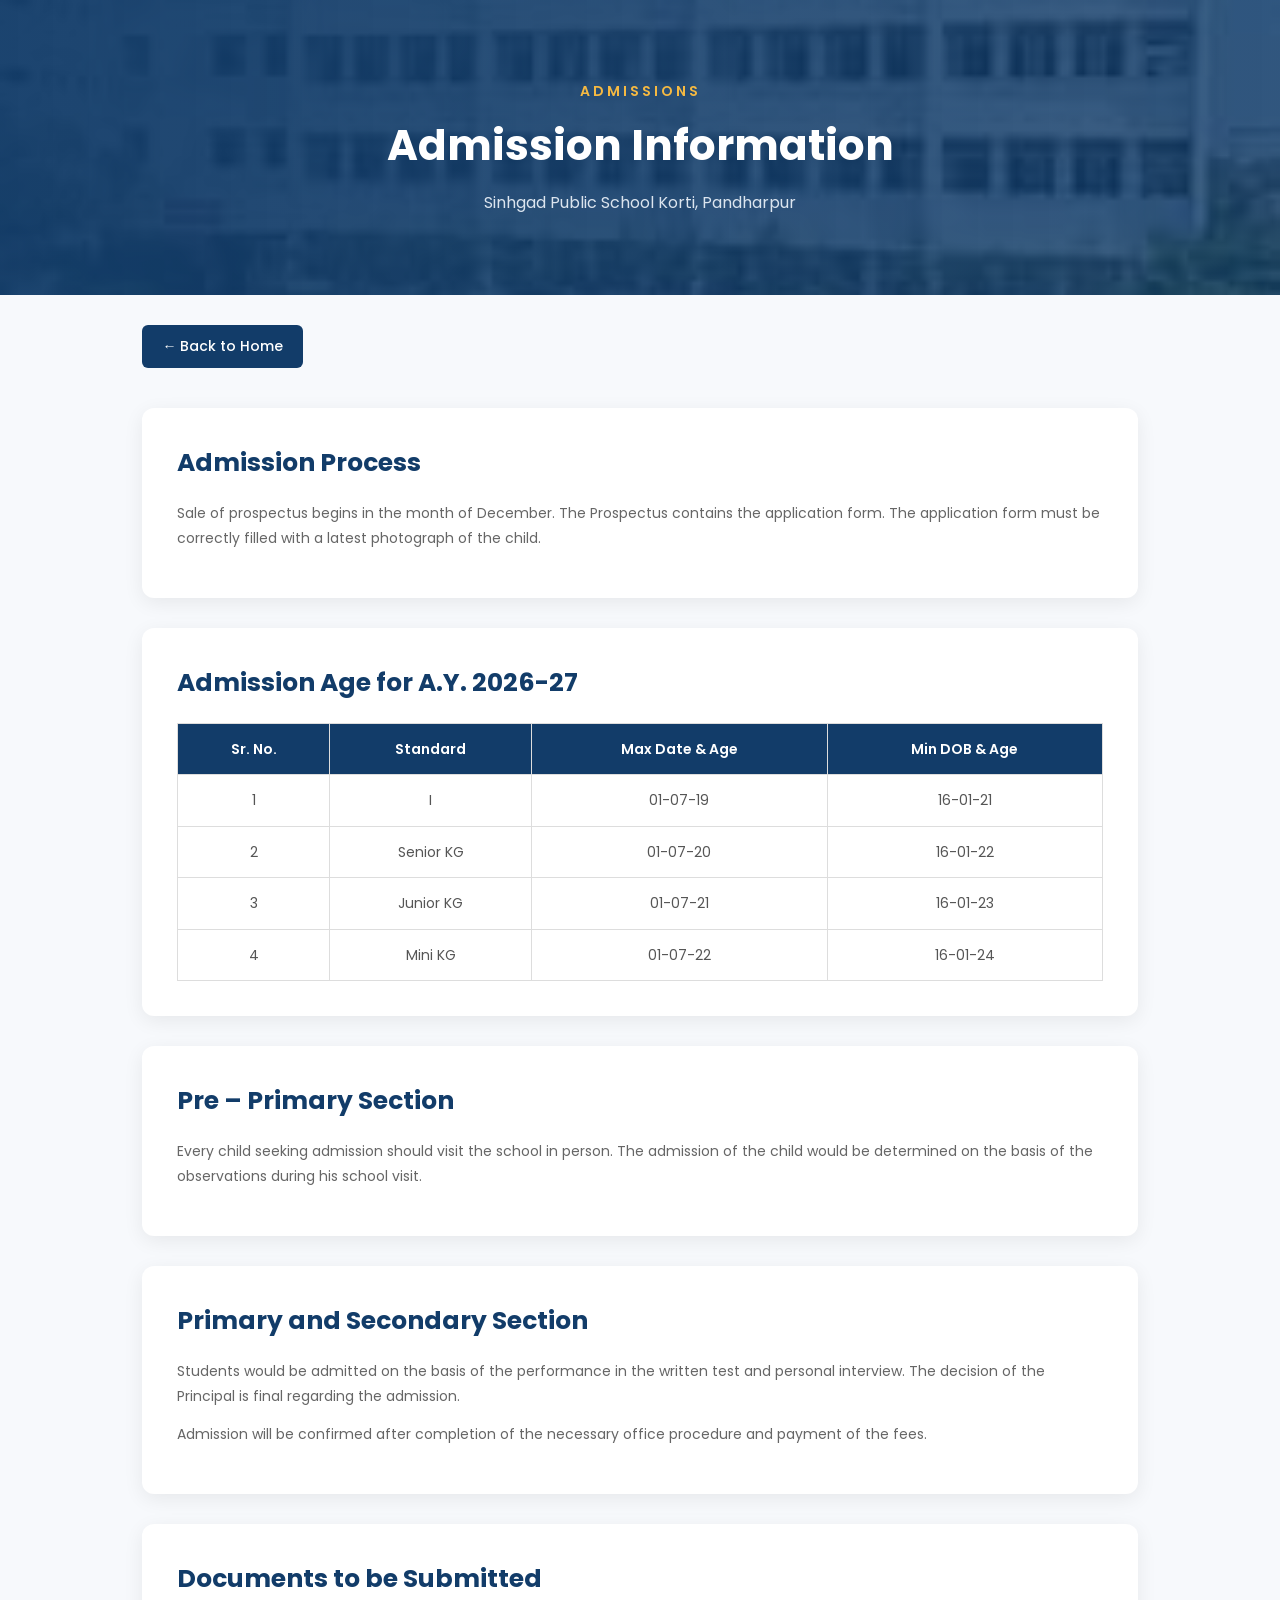
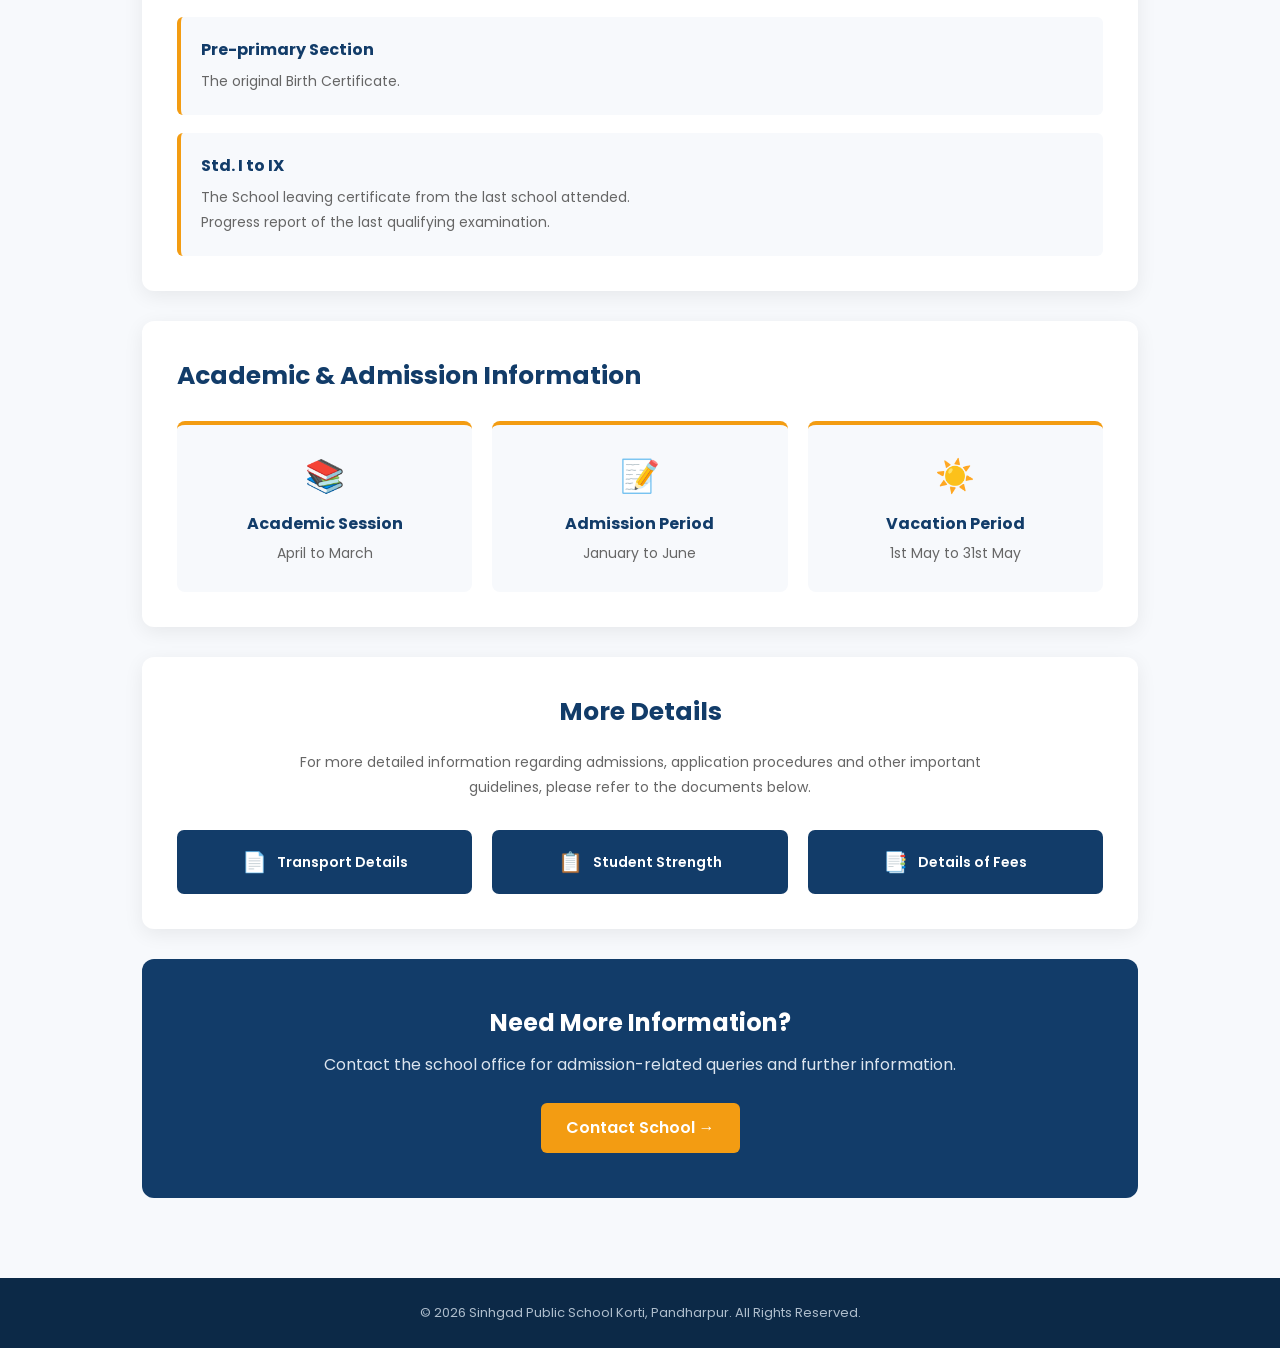
==== admission.html @ 20093aa1 "Add Principal Desk and Admission page" ====
<!DOCTYPE html>
<html lang="en">

<head>

    <meta charset="UTF-8">

    <meta name="viewport"
          content="width=device-width, initial-scale=1.0">

    <title>Admission | Sinhgad Public School Korti</title>

    <!-- Google Font -->
    <link rel="preconnect" href="https://fonts.googleapis.com">
    <link rel="preconnect" href="https://fonts.gstatic.com" crossorigin>

    <link href="https://fonts.googleapis.com/css2?family=Poppins:wght@400;500;600;700&display=swap"
          rel="stylesheet">

    <!-- Main CSS -->
    <link rel="stylesheet" href="style.css">


    <style>

        /* ==================================================
           ADMISSION PAGE
        ================================================== */

        .admission-page {
            background: #f7f9fc;
            min-height: 100vh;
        }


        /* ==================================================
           PAGE HEADER
        ================================================== */

        .admission-hero {
            background:
                linear-gradient(
                    90deg,
                    rgba(18, 60, 105, 0.96),
                    rgba(18, 60, 105, 0.82)
                ),
                url("images/school.jpg");

            background-size: cover;
            background-position: center;

            padding: 80px 8%;

            text-align: center;

            color: white;
        }

        .admission-hero p {
            color: #f5b942;

            font-size: 14px;

            font-weight: 600;

            letter-spacing: 3px;

            margin-bottom: 10px;
        }

        .admission-hero h1 {
            font-size: 42px;

            margin-bottom: 10px;
        }

        .admission-hero span {
            color: #dce5ef;

            font-size: 16px;
        }


        /* ==================================================
           BACK BUTTON
        ================================================== */

        .back-home-container {
            max-width: 1200px;

            margin: 30px auto 0;

            padding: 0 8%;
        }

        .back-home-btn {
            display: inline-block;

            background: #123c69;

            color: white;

            padding: 10px 20px;

            border-radius: 6px;

            font-size: 14px;

            font-weight: 500;

            transition: 0.3s;
        }

        .back-home-btn:hover {
            background: #f39c12;

            transform: translateY(-2px);
        }


        /* ==================================================
           MAIN CONTENT
        ================================================== */

        .admission-main {
            max-width: 1200px;

            margin: 40px auto 80px;

            padding: 0 8%;
        }


        /* ==================================================
           ADMISSION CARDS
        ================================================== */

        .admission-card {
            background: #ffffff;

            padding: 35px;

            margin-bottom: 30px;

            border-radius: 12px;

            box-shadow:
                0 5px 20px rgba(0, 0, 0, 0.07);
        }

        .admission-card h2 {
            color: #123c69;

            font-size: 25px;

            margin-bottom: 18px;
        }

        .admission-card h3 {
            color: #123c69;

            font-size: 20px;

            margin-bottom: 15px;
        }

        .admission-card p {
            color: #666;

            font-size: 14px;

            line-height: 1.8;

            margin-bottom: 12px;
        }


        /* ==================================================
           ADMISSION AGE TABLE
        ================================================== */

        .table-wrapper {
            width: 100%;

            overflow-x: auto;

            margin-top: 20px;
        }

        .admission-table {
            width: 100%;

            min-width: 600px;

            border-collapse: collapse;
        }

        .admission-table th,
        .admission-table td {
            border: 1px solid #ddd;

            padding: 14px;

            text-align: center;

            font-size: 14px;
        }

        .admission-table th {
            background: #123c69;

            color: white;

            font-weight: 600;
        }

        .admission-table td {
            color: #555;

            background: white;
        }

        .admission-table tr:hover td {
            background: #f7f9fc;
        }


        /* ==================================================
           DOCUMENTS
        ================================================== */

        .document-box {
            background: #f7f9fc;

            border-left: 4px solid #f39c12;

            padding: 20px;

            margin-top: 18px;

            border-radius: 6px;
        }

        .document-box h4 {
            color: #123c69;

            font-size: 16px;

            margin-bottom: 7px;
        }

        .document-box p {
            margin-bottom: 0;
        }


        /* ==================================================
           INFORMATION GRID
        ================================================== */

        .information-grid {
            display: grid;

            grid-template-columns:
                repeat(3, 1fr);

            gap: 20px;

            margin-top: 25px;
        }

        .information-box {
            background: #f7f9fc;

            padding: 25px;

            border-radius: 8px;

            border-top: 4px solid #f39c12;

            text-align: center;
        }

        .information-icon {
            font-size: 32px;

            margin-bottom: 10px;
        }

        .information-box h4 {
            color: #123c69;

            font-size: 16px;

            margin-bottom: 5px;
        }

        .information-box p {
            margin-bottom: 0;

            font-size: 14px;
        }


        /* ==================================================
           MORE DETAILS
        ================================================== */

        .more-details {
            text-align: center;
        }

        .more-details > p {
            max-width: 750px;

            margin: 0 auto 30px;
        }


        /* ==================================================
           THREE PDF BUTTONS
        ================================================== */

        .pdf-container {
            display: grid;

            grid-template-columns:
                repeat(3, 1fr);

            gap: 20px;

            margin-top: 30px;
        }

        .pdf-button {
            display: flex;

            align-items: center;

            justify-content: center;

            gap: 10px;

            background: #123c69;

            color: white;

            padding: 16px 20px;

            border-radius: 7px;

            font-size: 14px;

            font-weight: 600;

            transition: 0.3s;
        }

        .pdf-button:hover {
            background: #f39c12;

            color: white;

            transform: translateY(-4px);

            box-shadow:
                0 8px 18px rgba(0, 0, 0, 0.12);
        }

        .pdf-icon {
            font-size: 20px;
        }


        /* ==================================================
           CONTACT / ENQUIRY
        ================================================== */

        .admission-enquiry {
            background: #123c69;

            color: white;

            padding: 45px;

            border-radius: 12px;

            text-align: center;

            margin-top: 30px;
        }

        .admission-enquiry h2 {
            color: white;

            margin-bottom: 10px;
        }

        .admission-enquiry p {
            color: #dce5ef;

            margin-bottom: 25px;
        }

        .enquiry-btn {
            display: inline-block;

            background: #f39c12;

            color: white;

            padding: 12px 25px;

            border-radius: 6px;

            font-weight: 600;

            transition: 0.3s;
        }

        .enquiry-btn:hover {
            background: #d98200;

            transform: translateY(-2px);
        }


        /* ==================================================
           FOOTER
        ================================================== */

        .admission-footer {
            background: #0c2947;

            color: white;

            text-align: center;

            padding: 25px;

            font-size: 13px;
        }

        .admission-footer p {
            color: #aebdcc;
        }


        /* ==================================================
           RESPONSIVE
        ================================================== */

        @media (max-width: 900px) {

            .information-grid {
                grid-template-columns: 1fr;
            }

            .pdf-container {
                grid-template-columns: 1fr;
            }

            .admission-hero h1 {
                font-size: 34px;
            }

        }


        @media (max-width: 600px) {

            .admission-hero {
                padding: 60px 5%;
            }

            .admission-hero h1 {
                font-size: 30px;
            }

            .admission-main {
                padding: 0 5%;
            }

            .admission-card {
                padding: 25px 20px;
            }

            .admission-card h2 {
                font-size: 22px;
            }

            .admission-table {
                min-width: 550px;
            }

            .back-home-container {
                padding: 0 5%;
            }

            .admission-enquiry {
                padding: 30px 20px;
            }

        }

    </style>

</head>


<body>


<!-- ==================================================
     ADMISSION PAGE
================================================== -->

<div class="admission-page">


    <!-- ==================================================
         HERO
    ================================================== -->

    <section class="admission-hero">

        <p>ADMISSIONS</p>

        <h1>Admission Information</h1>

        <span>
            Sinhgad Public School Korti, Pandharpur
        </span>

    </section>



    <!-- ==================================================
         BACK TO HOME
    ================================================== -->

    <div class="back-home-container">

        <a href="index.html"
           class="back-home-btn">

            ← Back to Home

        </a>

    </div>



    <!-- ==================================================
         MAIN ADMISSION CONTENT
    ================================================== -->

    <main class="admission-main">


        <!-- ==================================================
             ADMISSION PROCESS
        ================================================== -->

        <section class="admission-card">

            <h2>
                Admission Process
            </h2>

            <p>
                Sale of prospectus begins in the month of December.
                The Prospectus contains the application form.
                The application form must be correctly filled with
                a latest photograph of the child.
            </p>

        </section>



        <!-- ==================================================
             ADMISSION AGE
        ================================================== -->

        <section class="admission-card">

            <h2>
                Admission Age for A.Y. 2026-27
            </h2>

            <div class="table-wrapper">

                <table class="admission-table">

                    <thead>

                        <tr>

                            <th>
                                Sr. No.
                            </th>

                            <th>
                                Standard
                            </th>

                            <th>
                                Max Date & Age
                            </th>

                            <th>
                                Min DOB & Age
                            </th>

                        </tr>

                    </thead>


                    <tbody>

                        <tr>

                            <td>1</td>

                            <td>I</td>

                            <td>01-07-19</td>

                            <td>16-01-21</td>

                        </tr>


                        <tr>

                            <td>2</td>

                            <td>Senior KG</td>

                            <td>01-07-20</td>

                            <td>16-01-22</td>

                        </tr>


                        <tr>

                            <td>3</td>

                            <td>Junior KG</td>

                            <td>01-07-21</td>

                            <td>16-01-23</td>

                        </tr>


                        <tr>

                            <td>4</td>

                            <td>Mini KG</td>

                            <td>01-07-22</td>

                            <td>16-01-24</td>

                        </tr>

                    </tbody>

                </table>

            </div>

        </section>



        <!-- ==================================================
             PRE PRIMARY
        ================================================== -->

        <section class="admission-card">

            <h2>
                Pre – Primary Section
            </h2>

            <p>
                Every child seeking admission should visit the school
                in person. The admission of the child would be determined
                on the basis of the observations during his school visit.
            </p>

        </section>



        <!-- ==================================================
             PRIMARY & SECONDARY
        ================================================== -->

        <section class="admission-card">

            <h2>
                Primary and Secondary Section
            </h2>

            <p>
                Students would be admitted on the basis of the performance
                in the written test and personal interview. The decision
                of the Principal is final regarding the admission.
            </p>

            <p>
                Admission will be confirmed after completion of the
                necessary office procedure and payment of the fees.
            </p>

        </section>



        <!-- ==================================================
             DOCUMENTS
        ================================================== -->

        <section class="admission-card">

            <h2>
                Documents to be Submitted
            </h2>


            <div class="document-box">

                <h4>
                    Pre-primary Section
                </h4>

                <p>
                    The original Birth Certificate.
                </p>

            </div>


            <div class="document-box">

                <h4>
                    Std. I to IX
                </h4>

                <p>
                    The School leaving certificate from the last
                    school attended.
                </p>

                <p>
                    Progress report of the last qualifying examination.
                </p>

            </div>

        </section>



        <!-- ==================================================
             ACADEMIC / ADMISSION PERIOD
        ================================================== -->

        <section class="admission-card">

            <h2>
                Academic & Admission Information
            </h2>


            <div class="information-grid">


                <div class="information-box">

                    <div class="information-icon">
                        📚
                    </div>

                    <h4>
                        Academic Session
                    </h4>

                    <p>
                        April to March
                    </p>

                </div>


                <div class="information-box">

                    <div class="information-icon">
                        📝
                    </div>

                    <h4>
                        Admission Period
                    </h4>

                    <p>
                        January to June
                    </p>

                </div>


                <div class="information-box">

                    <div class="information-icon">
                        ☀️
                    </div>

                    <h4>
                        Vacation Period
                    </h4>

                    <p>
                        1st May to 31st May
                    </p>

                </div>


            </div>

        </section>



        <!-- ==================================================
             MORE DETAILS
        ================================================== -->

        <section class="admission-card more-details">

            <h2>
                More Details
            </h2>

            <p>
                For more detailed information regarding admissions,
                application procedures and other important guidelines,
                please refer to the documents below.
            </p>


            <div class="pdf-container">


                <!-- PDF 1 -->

                <a href="pdf/Transport Details.pdf"
                   target="_blank"
                   class="pdf-button">

                    <span class="pdf-icon">
                        📄
                    </span>

                    <span>
                        Transport Details 
                    </span>

                </a>



                <!-- PDF 2 -->

                <a href="pdf/STUDENT STRENGTH DETAILS.pdf"
                   target="_blank"
                   class="pdf-button">

                    <span class="pdf-icon">
                        📋
                    </span>

                    <span>
                        Student Strength
                    </span>

                </a>



                <!-- PDF 3 -->

                <a href="pdf/Fees.pdf"
                   target="_blank"
                   class="pdf-button">

                    <span class="pdf-icon">
                        📑
                    </span>

                    <span>
                        Details of Fees 
                    </span>

                </a>


            </div>

        </section>



        <!-- ==================================================
             ENQUIRY
        ================================================== -->

        <section class="admission-enquiry">

            <h2>
                Need More Information?
            </h2>

            <p>
                Contact the school office for admission-related
                queries and further information.
            </p>

            <a href="index.html#contact"
               class="enquiry-btn">

                Contact School →

            </a>

        </section>


    </main>



    <!-- ==================================================
         FOOTER
    ================================================== -->

    <footer class="admission-footer">

        <p>
            © 2026 Sinhgad Public School Korti, Pandharpur.
            All Rights Reserved.
        </p>

    </footer>


</div>


</body>

</html>
---- style.css ----
/* ==================================================
   GENERAL
================================================== */

* {
    margin: 0;
    padding: 0;
    box-sizing: border-box;
}

html {
    scroll-behavior: smooth;
    scroll-padding-top: 90px;
}

body {
    font-family: 'Poppins', sans-serif;
    background: #f7f9fc;
    color: #222;
    line-height: 1.6;
}

a {
    text-decoration: none;
}

.school-info,
.school-info li {
    font-family: inherit;
    font-size: inherit;
    font-weight: inherit;
    line-height: inherit;
}


/* ==================================================
   HEADER / MAIN NAVIGATION
================================================== */

.header {
    width: 100%;
    min-height: 85px;
    background: #ffffff;

    display: flex;
    align-items: center;
    justify-content: space-between;

    padding: 0 6%;

    position: sticky;
    top: 0;
    z-index: 1000;

    box-shadow: 0 2px 12px rgba(0, 0, 0, 0.08);
}


/* Logo */

.logo-area {
    display: flex;
    align-items: center;
    gap: 12px;
}

.logo-circle {
    width: 52px;
    height: 52px;

    border-radius: 50%;

    background: #123c69;
    color: white;

    display: flex;
    align-items: center;
    justify-content: center;

    font-weight: 700;
    font-size: 15px;
}

.school-name h2 {
    font-size: 18px;
    color: #123c69;
    line-height: 1.2;
}

.school-name p {
    font-size: 13px;
    color: #777;
}


/* ==================================================
   NAVIGATION
================================================== */

.navbar {
    display: flex;
    align-items: center;
    gap: 28px;
}

/* Main navigation tabs */

.navbar > a,
.dropdown > .dropbtn {
    color: #333;
    font-size: 14px;
    font-weight: 500;

    display: inline-block;

    transition: all 0.25s ease;
}


/* Main tabs hover */

.navbar > a:hover,
.dropdown > .dropbtn:hover {
    color: #123c69;
    transform: scale(1.15);
    font-weight: 600;
    text-shadow: 0 2px 8px rgba(18, 60, 105, 0.25);
}


/* Active tab */

.navbar a.active {
    color: #123c69;
}


/* ==================================================
   DROPDOWNS
================================================== */

.dropdown {
    position: relative;
}

.dropdown .dropbtn {
    cursor: pointer;
    display: inline-block;
    transition: all 0.25s ease;
}


/* Dropdown menu */

.dropdown-content {
    display: none;

    position: absolute;

    top: 100%;
    left: 0;

    min-width: 200px;

    background: white;

    box-shadow: 0 8px 20px rgba(0, 0, 0, 0.15);

    border-radius: 6px;

    padding: 8px 0;

    z-index: 2000;
}


/* Dropdown links */

.dropdown-content a {
    display: block;

    padding: 11px 18px;

    color: #333 !important;

    font-size: 14px;

    white-space: nowrap;

    transition: 0.3s;
}


/* Dropdown items hover */

.dropdown-content a:hover {
    background: #f7f9fc;

    color: #123c69 !important;

    transform: scale(1.05);

    font-weight: 600;

    text-shadow: 0 2px 6px rgba(18, 60, 105, 0.20);
}


/* Show dropdown */

.dropdown:hover .dropdown-content {
    display: block;
}


/* Events / Others tab hover */

.dropdown:hover > .dropbtn {
    color: #123c69;

    transform: scale(1.15);

    font-weight: 600;

    text-shadow: 0 2px 8px rgba(18, 60, 105, 0.25);
}


/* ==================================================
   ADMISSION BUTTON
================================================== */

.admission-btn {
    background: #f39c12 !important;

    color: white !important;

    padding: 11px 20px;

    border-radius: 25px;

    font-weight: 600 !important;

    transition: 0.3s ease;
}

.admission-btn:hover {
    background: #d98200 !important;

    transform: scale(1.08);

    text-shadow: none;
}


/* ==================================================
   HERO / HOME
================================================== */

.hero {
    min-height: 620px;

    display: flex;
    align-items: center;

    padding: 80px 8%;

    background:
        linear-gradient(
            90deg,
            rgba(18, 60, 105, 0.97),
            rgba(18, 60, 105, 0.82),
            rgba(18, 60, 105, 0.45)
        ),
        url("images/school.jpg");

    background-size: cover;

    background-position: center;
}

.hero-content {
    max-width: 700px;

    color: white;
}

.welcome-text {
    font-size: 16px;

    font-weight: 600;

    letter-spacing: 3px;

    color: #f5b942;

    margin-bottom: 15px;
}

.hero h1 {
    font-size: 52px;

    line-height: 1.15;

    margin-bottom: 5px;
}

.hero h2 {
    font-size: 32px;

    margin-bottom: 20px;

    color: #f5b942;
}

.hero-description {
    max-width: 600px;

    font-size: 17px;

    margin-bottom: 30px;

    color: #f0f0f0;
}


/* Hero Buttons */

.hero-buttons {
    display: flex;

    gap: 15px;
}

.primary-btn,
.secondary-btn {
    padding: 13px 25px;

    border-radius: 5px;

    font-weight: 600;

    transition: 0.3s;
}

.primary-btn {
    background: #f39c12;

    color: white;
}

.primary-btn:hover {
    background: #d98200;
}

.secondary-btn {
    border: 2px solid white;

    color: white;
}

.secondary-btn:hover {
    background: white;

    color: #123c69;
}


/* ==================================================
   SECTION TITLE
================================================== */

.section-title {
    text-align: center;

    max-width: 700px;

    margin: 0 auto 50px;
}

.section-title p {
    color: #f39c12;

    font-size: 14px;

    font-weight: 600;

    letter-spacing: 2px;
}

.section-title h2 {
    font-size: 32px;

    color: #123c69;

    margin-top: 8px;
}


/* ==================================================
   ABOUT
================================================== */

.about-section {
    padding: 90px 8%;

    background: white;
}

.about-content {
    display: grid;

    grid-template-columns: 2fr 1fr 1fr;

    gap: 25px;

    max-width: 1200px;

    margin: auto;
}

.about-text {
    padding: 20px;
}

.about-text h3 {
    font-size: 25px;

    color: #123c69;

    margin-bottom: 15px;
}

.about-text p {
    color: #666;

    margin-bottom: 15px;
}

.about-card {
    padding: 35px 25px;

    background: #f7f9fc;

    border-radius: 10px;

    text-align: center;

    transition: 0.3s;
}

.about-card:hover {
    transform: translateY(-8px);

    box-shadow: 0 10px 25px rgba(0, 0, 0, 0.08);
}

.card-icon {
    font-size: 40px;

    margin-bottom: 15px;
}

.about-card h3 {
    color: #123c69;

    margin-bottom: 10px;
}

.about-card p {
    color: #666;

    font-size: 14px;
}

.about-card ul {
    margin-top: 12px;
    padding-left: 20px;
    text-align: left;
    color: #666;
    font-size: 14px;
}


/* ==================================================
   ACADEMICS
================================================== */

.content-section {
    padding: 90px 8%;

    background: white;
}

.content-container {
    max-width: 1200px;

    margin: auto;

    display: grid;

    grid-template-columns: repeat(4, 1fr);

    gap: 25px;
}

.content-box {
    background: #f7f9fc;

    padding: 40px 30px;

    text-align: center;

    border-radius: 10px;

    transition: 0.3s;
}

.content-box:hover {
    transform: translateY(-8px);

    box-shadow: 0 10px 25px rgba(0, 0, 0, 0.08);
}

.content-box h3 {
    color: #123c69;

    margin: 15px 0;
}

.content-box p {
    color: #666;

    font-size: 14px;
}


/* ==================================================
   COMMITTEES PDF TABS
================================================== */

.committee-tabs {
    display: grid;

    grid-template-columns: 1fr 1fr;

    column-gap: 8px;

    row-gap: 15px;

    margin-top: 15px;
}

.committee-tabs a {
    display: inline-block;

    padding: 8px 15px;

    background: #123c69;

    color: white;

    border-radius: 5px;

    font-family: 'Poppins', sans-serif;

    font-size: 13px;

    font-weight: 500;

    text-decoration: none;

    transition: 0.3s;
}

.committee-tabs a:hover {
    background: #f39c12;

    color: white;
}


/* ==================================================
   SUBJECT / EXAM PDF BUTTONS
================================================== */

.subject-pdf-btn,
.exam-schedule-btn {
    display: inline-block;

    margin-top: 15px;

    padding: 8px 15px;

    background: #123c69;

    color: white;

    border-radius: 5px;

    font-family: 'Poppins', sans-serif;

    font-size: 13px;

    font-weight: 500;

    text-decoration: none;

    transition: 0.3s;
}

.subject-pdf-btn:hover,
.exam-schedule-btn:hover {
    background: #f39c12;

    color: white;
}


/* ==================================================
   FACILITIES
================================================== */

.features {
    padding: 90px 8%;

    background: #f7f9fc;
}

.feature-container {
    max-width: 1200px;

    margin: auto;

    display: grid;

    grid-template-columns: repeat(4, 1fr);

    gap: 20px;
}

.feature-box {
    background: white;

    padding: 35px 25px;

    text-align: center;

    border-radius: 10px;

    transition: 0.3s;
}

.feature-box:hover {
    transform: translateY(-8px);

    box-shadow: 0 10px 25px rgba(0, 0, 0, 0.08);
}

.feature-icon {
    font-size: 38px;

    margin-bottom: 15px;
}

.feature-box h3 {
    color: #123c69;

    margin-bottom: 10px;
}

.feature-box p {
    color: #666;

    font-size: 14px;
}


/* ==================================================
   GALLERY
================================================== */

.gallery-section {
    padding: 90px 8%;

    background: white;
}

.gallery-container {
    max-width: 1200px;

    margin: auto;

    display: grid;

    grid-template-columns: repeat(4, 1fr);

    gap: 20px;
}

.gallery-card {
    background: #f7f9fc;

    border-radius: 10px;

    overflow: hidden;

    transition: 0.3s;
}

.gallery-card:hover {
    transform: translateY(-8px);

    box-shadow: 0 10px 25px rgba(0, 0, 0, 0.12);
}

.gallery-card img {
    width: 100%;

    height: 220px;

    object-fit: cover;

    display: block;
}

.gallery-card h3 {
    color: #123c69;

    font-size: 16px;

    padding: 15px;

    text-align: center;
}


/* ==================================================
   EXTRA CURRICULAR & ACTIVITIES
================================================== */

.event-section {
    padding: 90px 8%;

    background: #f7f9fc;
}

.activities-section {
    background: white;
}

.event-container {
    max-width: 1200px;

    margin: auto;

    display: grid;

    grid-template-columns: repeat(4, 1fr);

    gap: 20px;
}

.event-card {
    background: white;

    padding: 35px 25px;

    text-align: center;

    border-radius: 10px;

    transition: 0.3s;

    box-shadow: 0 3px 12px rgba(0, 0, 0, 0.05);
}

.activities-section .event-card {
    background: #f7f9fc;
}

.event-card:hover {
    transform: translateY(-8px);

    box-shadow: 0 10px 25px rgba(0, 0, 0, 0.12);
}

.event-icon {
    font-size: 42px;

    margin-bottom: 15px;
}

.event-card h3 {
    color: #123c69;

    margin-bottom: 12px;
}

.event-card p {
    color: #666;

    font-size: 14px;

    line-height: 1.7;
}


/* ==================================================
   MANDATORY DISCLOSURE
================================================== */

.mandatory-disclosure-section {
    padding: 80px 6%;

    background: #f8f9fc;
}

.mandatory-disclosure-container {
    display: flex;

    justify-content: center;

    align-items: center;

    margin-top: 40px;
}

.mandatory-disclosure-card {
    width: 100%;

    max-width: 650px;

    background: #ffffff;

    padding: 40px;

    text-align: center;

    border-radius: 15px;

    box-shadow: 0 8px 25px rgba(0, 0, 0, 0.08);
}

.mandatory-disclosure-card h3 {
    margin: 15px 0;

    font-size: 24px;

    color: #123c69;
}

.mandatory-disclosure-card p {
    margin-bottom: 25px;

    line-height: 1.7;

    color: #666;
}

.mandatory-disclosure-content {
    max-width: 1200px;

    margin: 40px auto;
}

.disclosure-block {
    background: #ffffff;

    padding: 30px;

    margin-bottom: 35px;

    border-radius: 15px;

    box-shadow: 0 8px 25px rgba(0, 0, 0, 0.08);
}

.disclosure-block h3 {
    margin-bottom: 20px;

    font-size: 24px;

    color: #123c69;
}

.disclosure-table-wrapper {
    width: 100%;

    overflow-x: auto;
}

.disclosure-table {
    width: 100%;

    border-collapse: collapse;
}

.disclosure-table th,
.disclosure-table td {
    border: 1px solid #ddd;

    padding: 15px;

    text-align: left;

    vertical-align: top;

    line-height: 1.5;
}

.disclosure-table th {
    font-weight: 600;

    background: #123c69;

    color: white;
}

.disclosure-table th:first-child,
.disclosure-table td:first-child {
    width: 80px;

    text-align: center;
}

.disclosure-table th:nth-child(2),
.disclosure-table td:nth-child(2) {
    width: 45%;
}

.disclosure-table th:last-child,
.disclosure-table td:last-child {
    width: 35%;
}

.disclosure-table a {
    text-decoration: none;

    font-weight: 600;

    color: #123c69;
}

.disclosure-table a:hover {
    text-decoration: underline;

    color: #f39c12;
}

.view-pdf-btn {
    display: inline-block;

    padding: 8px 22px;

    border-radius: 6px;

    text-decoration: none;

    font-weight: 600;

    background: #123c69;

    color: white !important;

    transition: 0.3s ease;
}

.view-pdf-btn:hover {
    background: #f39c12;

    color: white !important;

    transform: translateY(-2px);
}

.disclosure-note {
    max-width: 1200px;

    margin: 20px auto 0;

    padding: 20px;

    background: #fff3cd;

    border-left: 5px solid #f39c12;

    border-radius: 6px;

    color: #555;

    line-height: 1.6;
}


/* ==================================================
   CONTACT
================================================== */

.contact-section {
    padding: 90px 8%;

    background: #f7f9fc;
}

.contact-container {
    max-width: 1000px;

    margin: auto;

    display: grid;

    grid-template-columns: 1fr;

    gap: 40px;
}

.contact-info,
.contact-form {
    background: white;

    padding: 35px;

    border-radius: 10px;
}

.contact-info h3,
.contact-form h3 {
    color: #123c69;

    margin-bottom: 25px;
}

.contact-info p {
    color: #666;

    margin-bottom: 15px;
}


/* Contact Form */

.contact-form form {
    display: flex;

    flex-direction: column;

    gap: 15px;
}

.contact-form input,
.contact-form textarea {
    width: 100%;

    padding: 13px 15px;

    border: 1px solid #ddd;

    border-radius: 5px;

    font-family: 'Poppins', sans-serif;

    outline: none;
}

.contact-form input:focus,
.contact-form textarea:focus {
    border-color: #123c69;
}

.contact-form button {
    border: none;

    background: #123c69;

    color: white;

    padding: 13px;

    border-radius: 5px;

    font-family: 'Poppins', sans-serif;

    font-weight: 600;

    cursor: pointer;

    transition: 0.3s;
}

.contact-form button:hover {
    background: #f39c12;
}


/* ==================================================
   ADMISSION
================================================== */

.admission-section {
    background: #123c69;

    color: white;

    padding: 60px 8%;

    display: flex;

    justify-content: space-between;

    align-items: center;

    gap: 30px;
}

.admission-section p {
    color: #f5b942;

    font-size: 13px;

    font-weight: 600;

    letter-spacing: 2px;
}

.admission-section h2 {
    font-size: 35px;

    margin: 5px 0;
}

.admission-section span {
    color: #dce5ef;
}

.admission-white-btn {
    background: white;

    color: #123c69;

    padding: 13px 25px;

    border-radius: 5px;

    font-weight: 600;

    white-space: nowrap;

    transition: 0.3s;
}

.admission-white-btn:hover {
    background: #f39c12;

    color: white;
}


/* ==================================================
   FOOTER
================================================== */

footer {
    background: #0c2947;

    color: white;

    padding-top: 55px;
}

.footer-content {
    max-width: 1200px;

    margin: auto;

    padding: 0 8% 40px;

    display: grid;

    grid-template-columns: 2fr 1fr 1fr;

    gap: 50px;
}

.footer-content h3 {
    margin-bottom: 15px;

    color: #f5b942;
}

.footer-content p {
    color: #c7d2df;

    font-size: 14px;

    margin-bottom: 8px;
}

.footer-content a {
    display: block;

    color: #c7d2df;

    font-size: 14px;

    margin-bottom: 8px;

    transition: 0.3s;
}

.footer-content a:hover {
    color: white;
}

.copyright {
    text-align: center;

    border-top: 1px solid rgba(255, 255, 255, 0.1);

    padding: 20px;

    color: #aebdcc;

    font-size: 13px;
}


/* ==================================================
   RESPONSIVE DESIGN
================================================== */

@media (max-width: 1200px) {

    .navbar {
        gap: 15px;
    }

    .content-container {
        grid-template-columns: repeat(2, 1fr);
    }

    .feature-container,
    .gallery-container,
    .event-container {
        grid-template-columns: repeat(2, 1fr);
    }

    .about-content {
        grid-template-columns: 1fr 1fr;
    }

}


@media (max-width: 800px) {

    .header {
        height: auto;

        padding: 15px 5%;

        flex-direction: column;

        gap: 15px;
    }

    .navbar {
        flex-wrap: wrap;

        justify-content: center;

        gap: 12px;
    }

    .navbar > a:hover,
    .dropdown > .dropbtn:hover,
    .dropdown:hover > .dropbtn {
        transform: none;
    }

    .hero {
        min-height: 550px;

        padding: 60px 7%;
    }

    .hero h1 {
        font-size: 38px;
    }

    .hero h2 {
        font-size: 26px;
    }

    .about-content,
    .content-container,
    .contact-container {
        grid-template-columns: 1fr;
    }

    .feature-container,
    .gallery-container,
    .event-container {
        grid-template-columns: 1fr 1fr;
    }

    .admission-section {
        flex-direction: column;

        text-align: center;
    }

    .footer-content {
        grid-template-columns: 1fr;
    }

    /* Mobile dropdown */

    .dropdown-content {
        left: 50%;

        transform: translateX(-50%);
    }

}


@media (max-width: 550px) {

    .header {
        padding: 15px 4%;
    }

    .school-name h2 {
        font-size: 16px;
    }

    .navbar {
        gap: 10px;
    }

    .navbar > a,
    .dropdown > .dropbtn {
        font-size: 13px;
    }

    .feature-container,
    .gallery-container,
    .event-container {
        grid-template-columns: 1fr;
    }

    .hero-buttons {
        flex-direction: column;

        max-width: 220px;
    }

    .hero h1 {
        font-size: 32px;
    }

    .section-title h2 {
        font-size: 26px;
    }

    .committee-tabs {
        grid-template-columns: 1fr;
    }

    .mandatory-disclosure-card {
        padding: 25px 20px;
    }

    .disclosure-block {
        padding: 20px 15px;
    }

    .disclosure-table th,
    .disclosure-table td {
        padding: 10px;
        font-size: 13px;
    }

    .dropdown-content {
        position: absolute;

        min-width: 180px;
    }

}
/* ==================================================
   PRINCIPAL DESK SECTION
================================================== */

.principal-desk-section {
    padding: 90px 8%;
    background: #f8f9fc;
}


/* Main container */

.principal-desk-container {
    max-width: 1200px;
    margin: 50px auto 0;

    display: grid;
    grid-template-columns: 300px 1fr;

    gap: 50px;

    align-items: start;
}


/* ==================================================
   PRINCIPAL PROFILE
================================================== */

.principal-profile {
    background: white;

    padding: 35px 25px;

    border-radius: 15px;

    text-align: center;

    box-shadow: 0 8px 25px rgba(0, 0, 0, 0.08);

    position: sticky;
    top: 100px;
}


/* Principal image */

.principal-image-placeholder {
    width: 150px;
    height: 150px;

    margin: 0 auto 25px;

    border-radius: 50%;

    background: #eef1f7;

    display: flex;
    align-items: center;
    justify-content: center;

    font-size: 65px;

    border: 5px solid #ffffff;

    box-shadow: 0 5px 15px rgba(0, 0, 0, 0.12);
}


.principal-profile h3 {
    margin: 10px 0 5px;

    font-size: 22px;

    color: #243b55;
}


.principal-profile p {
    margin: 0 0 12px;

    font-size: 16px;

    font-weight: 600;

    color: #8b2c2c;
}


.principal-profile span {
    display: block;

    font-size: 14px;

    line-height: 1.6;

    color: #666;
}


/* ==================================================
   PRINCIPAL MESSAGE
================================================== */

.principal-message {
    background: #ffffff;

    padding: 45px;

    border-radius: 15px;

    box-shadow: 0 8px 25px rgba(0, 0, 0, 0.08);
}


.principal-message h3 {
    margin-top: 0;

    margin-bottom: 25px;

    font-size: 28px;

    color: #243b55;
}


.principal-message p {
    font-size: 16px;

    line-height: 1.9;

    color: #555;

    margin-bottom: 20px;

    text-align: justify;
}


/* ==================================================
   PRINCIPAL QUOTE
================================================== */

.principal-message blockquote {
    margin: 0 0 30px;

    padding: 22px 30px;

    border-left: 5px solid #8b2c2c;

    background: #f8f1f1;

    border-radius: 8px;

    font-size: 18px;

    line-height: 1.7;

    font-style: italic;

    color: #6d2525;
}


/* ==================================================
   PRINCIPAL WISHES
================================================== */

.principal-wishes {
    text-align: center !important;

    font-size: 19px !important;

    font-weight: 600;

    font-style: italic;

    color: #8b2c2c !important;

    margin-top: 35px;
}


/* ==================================================
   PRINCIPAL SIGNATURE
================================================== */

.principal-signature {
    margin-top: 35px;

    padding-top: 25px;

    border-top: 1px solid #ddd;

    display: flex;

    flex-direction: column;

    gap: 5px;
}


.principal-signature strong {
    font-size: 18px;

    color: #243b55;
}


.principal-signature span {
    font-size: 14px;

    color: #666;
}


/* ==================================================
   RESPONSIVE DESIGN
================================================== */

@media (max-width: 900px) {

    .principal-desk-container {
        grid-template-columns: 1fr;

        gap: 30px;
    }


    .principal-profile {
        position: static;

        max-width: 400px;

        margin: 0 auto;

        width: 100%;
    }

}


@media (max-width: 600px) {

    .principal-desk-section {
        padding: 60px 5%;
    }


    .principal-message {
        padding: 25px 20px;
    }


    .principal-message h3 {
        font-size: 23px;
    }


    .principal-message p {
        font-size: 15px;

        line-height: 1.8;

        text-align: left;
    }


    .principal-message blockquote {
        padding: 18px 20px;

        font-size: 16px;
    }


    .principal-image-placeholder {
        width: 120px;
        height: 120px;

        font-size: 50px;
    }

}
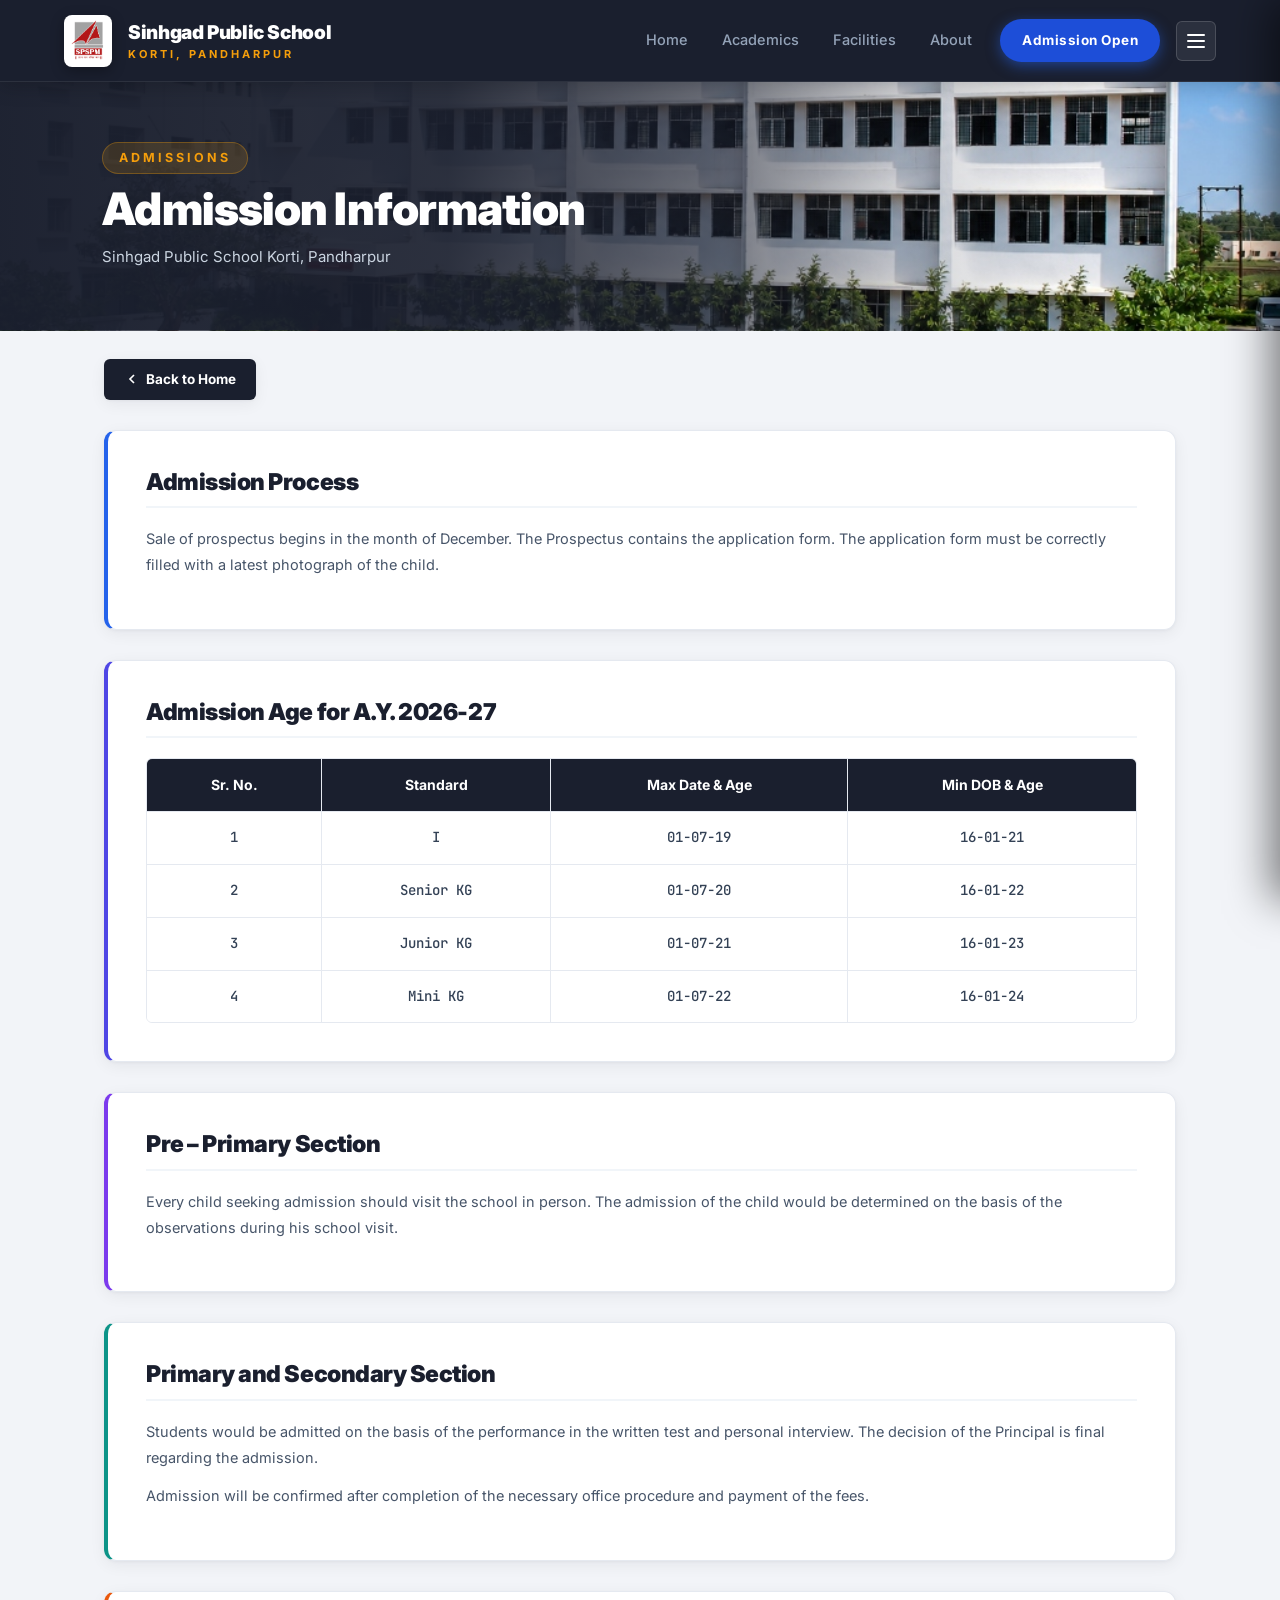
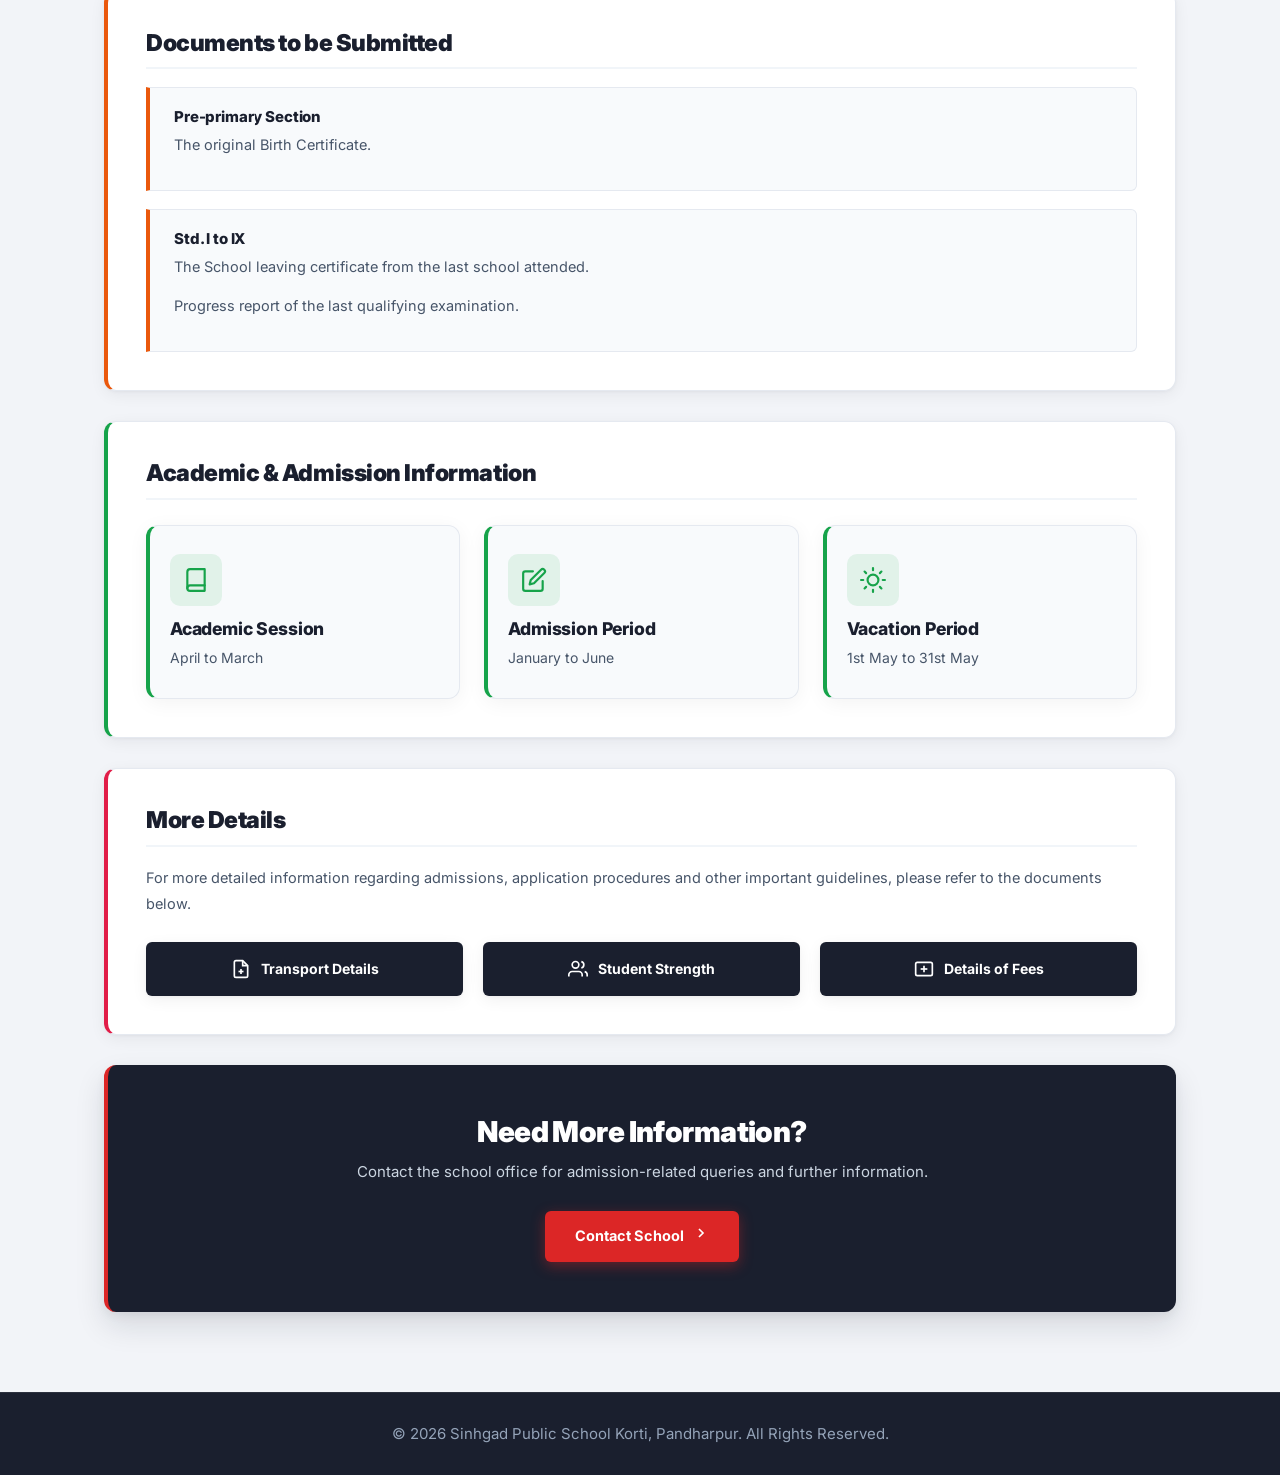
==== commit 20f35429: "Update single-page layout, modular button pages, and navbar styling" ====
--- a/admission.html
+++ b/admission.html
@@ -2,974 +2,558 @@
 <html lang="en">
 
 <head>
-
     <meta charset="UTF-8">
-
-    <meta name="viewport"
-          content="width=device-width, initial-scale=1.0">
+    <meta name="viewport" content="width=device-width, initial-scale=1.0">
 
     <title>Admission | Sinhgad Public School Korti</title>
 
-    <!-- Google Font -->
+    <!-- Google Font: Inter & JetBrains Mono -->
     <link rel="preconnect" href="https://fonts.googleapis.com">
     <link rel="preconnect" href="https://fonts.gstatic.com" crossorigin>
-
-    <link href="https://fonts.googleapis.com/css2?family=Poppins:wght@400;500;600;700&display=swap"
-          rel="stylesheet">
+    <link
+        href="https://fonts.googleapis.com/css2?family=Inter:ital,opsz,wght@0,14..32,100..900;1,14..32,100..900&family=JetBrains+Mono:wght@500;700&display=swap"
+        rel="stylesheet">
 
     <!-- Main CSS -->
     <link rel="stylesheet" href="style.css">
-
-
-    <style>
-
-        /* ==================================================
-           ADMISSION PAGE
-        ================================================== */
-
-        .admission-page {
-            background: #f7f9fc;
-            min-height: 100vh;
+</head>
+
+<body>
+
+    <!-- ==================================================
+         HEADER / MAIN NAVIGATION
+    ================================================== -->
+    <header class="header">
+        <a href="index.html" class="logo-area">
+            <img src="images/logo.png" alt="Sinhgad Public School Logo" class="school-logo-img">
+            <div class="school-name">
+                <h2>Sinhgad Public School</h2>
+                <p>Korti, Pandharpur</p>
+            </div>
+        </a>
+
+        <!-- MAIN NAVIGATION (CORE OPTIONS + ADMISSION + 3-LINES MENU) -->
+        <nav class="navbar">
+            <a href="index.html#home">Home</a>
+            <a href="index.html#academics">Academics</a>
+            <a href="index.html#facilities">Facilities</a>
+            <a href="index.html#about">About</a>
+
+            <!-- ADMISSION OPEN -->
+            <a href="admission.html" class="admission-btn active">
+                Admission Open
+            </a>
+
+            <!-- 3 LINES MENU TOGGLE BUTTON -->
+            <button class="menu-toggle-btn" id="menuToggleBtn" aria-label="Open More Options"
+                title="More Options & Documents">
+                <span class="hamburger-line"></span>
+                <span class="hamburger-line"></span>
+                <span class="hamburger-line"></span>
+            </button>
+        </nav>
+    </header>
+
+    <!-- ==================================================
+         ADMISSION PAGE
+    ================================================== -->
+    <div class="admission-page">
+
+        <!-- ==================================================
+             PAGE HERO
+        ================================================== -->
+        <section class="admission-hero">
+            <p>ADMISSIONS</p>
+            <h1>Admission Information</h1>
+            <span>Sinhgad Public School Korti, Pandharpur</span>
+        </section>
+
+        <!-- ==================================================
+             BACK TO HOME BUTTON
+        ================================================== -->
+        <div class="back-home-container">
+            <a href="index.html" class="back-home-btn">
+                <svg viewBox="0 0 24 24" width="16" height="16" fill="none" stroke="currentColor" stroke-width="2.5">
+                    <polyline points="15 18 9 12 15 6" />
+                </svg>
+                Back to Home
+            </a>
+        </div>
+
+        <!-- ==================================================
+             MAIN ADMISSION CONTENT
+        ================================================== -->
+        <main class="admission-main">
+
+            <!-- ADMISSION PROCESS (Blue Signature) -->
+            <section class="admission-card">
+                <h2>Admission Process</h2>
+                <p>
+                    Sale of prospectus begins in the month of December.
+                    The Prospectus contains the application form.
+                    The application form must be correctly filled with
+                    a latest photograph of the child.
+                </p>
+            </section>
+
+            <!-- ADMISSION AGE TABLE (Indigo Signature) -->
+            <section class="admission-card">
+                <h2>Admission Age for A.Y. 2026-27</h2>
+                <div class="table-wrapper">
+                    <table class="admission-table">
+                        <thead>
+                            <tr>
+                                <th>Sr. No.</th>
+                                <th>Standard</th>
+                                <th>Max Date &amp; Age</th>
+                                <th>Min DOB &amp; Age</th>
+                            </tr>
+                        </thead>
+                        <tbody>
+                            <tr>
+                                <td>1</td>
+                                <td>I</td>
+                                <td>01-07-19</td>
+                                <td>16-01-21</td>
+                            </tr>
+                            <tr>
+                                <td>2</td>
+                                <td>Senior KG</td>
+                                <td>01-07-20</td>
+                                <td>16-01-22</td>
+                            </tr>
+                            <tr>
+                                <td>3</td>
+                                <td>Junior KG</td>
+                                <td>01-07-21</td>
+                                <td>16-01-23</td>
+                            </tr>
+                            <tr>
+                                <td>4</td>
+                                <td>Mini KG</td>
+                                <td>01-07-22</td>
+                                <td>16-01-24</td>
+                            </tr>
+                        </tbody>
+                    </table>
+                </div>
+            </section>
+
+            <!-- PRE-PRIMARY SECTION (Purple Signature) -->
+            <section class="admission-card">
+                <h2>Pre &ndash; Primary Section</h2>
+                <p>
+                    Every child seeking admission should visit the school in person. The admission of the child would be
+                    determined on the basis of the observations during his school visit.
+                </p>
+            </section>
+
+            <!-- PRIMARY & SECONDARY SECTION (Teal Signature) -->
+            <section class="admission-card">
+                <h2>Primary and Secondary Section</h2>
+                <p>
+                    Students would be admitted on the basis of the performance in the written test and personal
+                    interview. The decision of the Principal is final regarding the admission.
+                </p>
+                <p>
+                    Admission will be confirmed after completion of the necessary office procedure and payment of the
+                    fees.
+                </p>
+            </section>
+
+            <!-- DOCUMENTS TO BE SUBMITTED (Orange Signature) -->
+            <section class="admission-card">
+                <h2>Documents to be Submitted</h2>
+                <div class="document-box">
+                    <h4>Pre-primary Section</h4>
+                    <p>The original Birth Certificate.</p>
+                </div>
+
+                <div class="document-box">
+                    <h4>Std. I to IX</h4>
+                    <p>The School leaving certificate from the last school attended.</p>
+                    <p>Progress report of the last qualifying examination.</p>
+                </div>
+            </section>
+
+            <!-- ACADEMIC / ADMISSION PERIOD (Green Signature) -->
+            <section class="admission-card">
+                <h2>Academic &amp; Admission Information</h2>
+                <div class="information-grid">
+                    <div class="information-box">
+                        <div class="information-icon icon-green">
+                            <svg viewBox="0 0 24 24" width="28" height="28" fill="none" stroke="currentColor"
+                                stroke-width="2" stroke-linecap="round" stroke-linejoin="round">
+                                <path d="M4 19.5A2.5 2.5 0 0 1 6.5 17H20" />
+                                <path d="M6.5 2H20v20H6.5A2.5 2.5 0 0 1 4 19.5v-15A2.5 2.5 0 0 1 6.5 2z" />
+                            </svg>
+                        </div>
+                        <h4>Academic Session</h4>
+                        <p>April to March</p>
+                    </div>
+
+                    <div class="information-box">
+                        <div class="information-icon icon-green">
+                            <svg viewBox="0 0 24 24" width="28" height="28" fill="none" stroke="currentColor"
+                                stroke-width="2" stroke-linecap="round" stroke-linejoin="round">
+                                <path d="M11 4H4a2 2 0 0 0-2 2v14a2 2 0 0 0 2 2h14a2 2 0 0 0 2-2v-7" />
+                                <path d="M18.5 2.5a2.121 2.121 0 0 1 3 3L12 15l-4 1 1-4 9.5-9.5z" />
+                            </svg>
+                        </div>
+                        <h4>Admission Period</h4>
+                        <p>January to June</p>
+                    </div>
+
+                    <div class="information-box">
+                        <div class="information-icon icon-green">
+                            <svg viewBox="0 0 24 24" width="28" height="28" fill="none" stroke="currentColor"
+                                stroke-width="2" stroke-linecap="round" stroke-linejoin="round">
+                                <circle cx="12" cy="12" r="5" />
+                                <line x1="12" y1="1" x2="12" y2="3" />
+                                <line x1="12" y1="21" x2="12" y2="23" />
+                                <line x1="4.22" y1="4.22" x2="5.64" y2="5.64" />
+                                <line x1="18.36" y1="18.36" x2="19.78" y2="19.78" />
+                                <line x1="1" y1="12" x2="3" y2="12" />
+                                <line x1="21" y1="12" x2="23" y2="12" />
+                                <line x1="4.22" y1="19.78" x2="5.64" y2="18.36" />
+                                <line x1="18.36" y1="5.64" x2="19.78" y2="4.22" />
+                            </svg>
+                        </div>
+                        <h4>Vacation Period</h4>
+                        <p>1st May to 31st May</p>
+                    </div>
+                </div>
+            </section>
+
+            <!-- MORE DETAILS / PDF DOWNLOADS (Rose Signature) -->
+            <section class="admission-card more-details">
+                <h2>More Details</h2>
+                <p>
+                    For more detailed information regarding admissions, application procedures and other important
+                    guidelines, please refer to the documents below.
+                </p>
+
+                <div class="pdf-container">
+                    <a href="pdf/Transport Details.pdf" target="_blank" class="pdf-button">
+                        <svg viewBox="0 0 24 24" width="20" height="20" fill="none" stroke="currentColor"
+                            stroke-width="2">
+                            <path d="M14 2H6a2 2 0 0 0-2 2v16a2 2 0 0 0 2 2h12a2 2 0 0 0 2-2V8z" />
+                            <polyline points="14 2 14 8 20 8" />
+                            <line x1="12" y1="18" x2="12" y2="12" />
+                            <line x1="9" y1="15" x2="15" y2="15" />
+                        </svg>
+                        <span>Transport Details</span>
+                    </a>
+
+                    <a href="pdf/STUDENT STRENGTH DETAILS.pdf" target="_blank" class="pdf-button">
+                        <svg viewBox="0 0 24 24" width="20" height="20" fill="none" stroke="currentColor"
+                            stroke-width="2">
+                            <path d="M17 21v-2a4 4 0 0 0-4-4H5a4 4 0 0 0-4 4v2" />
+                            <circle cx="9" cy="7" r="4" />
+                            <path d="M23 21v-2a4 4 0 0 0-3-3.87" />
+                            <path d="M16 3.13a4 4 0 0 1 0 7.75" />
+                        </svg>
+                        <span>Student Strength</span>
+                    </a>
+
+                    <a href="pdf/Fees.pdf" target="_blank" class="pdf-button">
+                        <svg viewBox="0 0 24 24" width="20" height="20" fill="none" stroke="currentColor"
+                            stroke-width="2">
+                            <rect x="2" y="4" width="20" height="16" rx="2" />
+                            <line x1="12" y1="8" x2="12" y2="16" />
+                            <line x1="8" y1="12" x2="16" y2="12" />
+                        </svg>
+                        <span>Details of Fees</span>
+                    </a>
+                </div>
+            </section>
+
+            <!-- ENQUIRY SECTION (Red Signature) -->
+            <section class="admission-enquiry">
+                <h2>Need More Information?</h2>
+                <p>
+                    Contact the school office for admission-related queries and further information.
+                </p>
+                <a href="contact.html" class="enquiry-btn">
+                    Contact School
+                    <svg viewBox="0 0 24 24" width="16" height="16" fill="none" stroke="currentColor" stroke-width="2.5"
+                        style="margin-left: 6px;">
+                        <polyline points="9 18 15 12 9 6" />
+                    </svg>
+                </a>
+            </section>
+
+        </main>
+
+        <!-- ==================================================
+             FOOTER
+        ================================================== -->
+        <footer class="admission-footer">
+            <p>&copy; 2026 Sinhgad Public School Korti, Pandharpur. All Rights Reserved.</p>
+        </footer>
+
+    </div>
+
+    <!-- ==================================================
+         SIDE DRAWER OVERLAY & PANEL (3-LINES OPTIONS)
+    ================================================== -->
+    <div class="drawer-overlay" id="drawerOverlay"></div>
+
+    <aside class="side-drawer" id="sideDrawer">
+        <div class="drawer-header">
+            <div class="drawer-brand">
+                <img src="images/logo.png" alt="SPS Logo" class="drawer-logo-img">
+                <div class="school-name">
+                    <h2>Sinhgad Public School</h2>
+                    <p>Korti, Pandharpur</p>
+                </div>
+            </div>
+            <button class="drawer-close-btn" id="drawerCloseBtn" aria-label="Close Menu">
+                <svg viewBox="0 0 24 24" width="20" height="20" fill="none" stroke="currentColor" stroke-width="2.5">
+                    <line x1="18" y1="6" x2="6" y2="18" />
+                    <line x1="6" y1="6" x2="18" y2="18" />
+                </svg>
+            </button>
+        </div>
+
+        <div class="drawer-body">
+            <!-- 1. EXPLORE SECTIONS & EVENTS -->
+            <div class="drawer-section">
+                <span class="drawer-section-title">EXPLORE &amp; EVENTS</span>
+                <ul class="drawer-menu-list">
+                    <li>
+                        <a href="gallery.html" class="drawer-item">
+                            <svg viewBox="0 0 24 24" width="20" height="20" fill="none" stroke="currentColor"
+                                stroke-width="2">
+                                <rect x="3" y="3" width="18" height="18" rx="2" />
+                                <circle cx="8.5" cy="8.5" r="1.5" />
+                                <polyline points="21 15 16 10 5 21" />
+                            </svg>
+                            <div>
+                                <strong>Gallery</strong>
+                                <span>Campus moments, classrooms &amp; playgrounds</span>
+                            </div>
+                        </a>
+                    </li>
+                    <li>
+                        <a href="extra-curricular.html" class="drawer-item">
+                            <svg viewBox="0 0 24 24" width="20" height="20" fill="none" stroke="currentColor"
+                                stroke-width="2">
+                                <polygon
+                                    points="12 2 15.09 8.26 22 9.27 17 14.14 18.18 21.02 12 17.77 5.82 21.02 7 14.14 2 9.27 8.91 8.26 12 2" />
+                            </svg>
+                            <div>
+                                <strong>Extra Curricular</strong>
+                                <span>Competitions, summer camps &amp; annual concert</span>
+                            </div>
+                        </a>
+                    </li>
+                    <li>
+                        <a href="activities.html" class="drawer-item">
+                            <svg viewBox="0 0 24 24" width="20" height="20" fill="none" stroke="currentColor"
+                                stroke-width="2">
+                                <circle cx="12" cy="12" r="10" />
+                                <path d="M4.93 4.93l4.24 4.24" />
+                                <path d="M14.83 9.17l4.24-4.24" />
+                                <path d="M14.83 14.83l4.24 4.24" />
+                                <path d="M4.93 19.07l4.24-4.24" />
+                            </svg>
+                            <div>
+                                <strong>Activities</strong>
+                                <span>Sports, environmental, science &amp; social projects</span>
+                            </div>
+                        </a>
+                    </li>
+                    <li>
+                        <a href="mandatory-disclosure.html" class="drawer-item">
+                            <svg viewBox="0 0 24 24" width="20" height="20" fill="none" stroke="currentColor"
+                                stroke-width="2">
+                                <path d="M14 2H6a2 2 0 0 0-2 2v16a2 2 0 0 0 2 2h12a2 2 0 0 0 2-2V8z" />
+                                <polyline points="14 2 14 8 20 8" />
+                                <line x1="16" y1="13" x2="8" y2="13" />
+                                <line x1="16" y1="17" x2="8" y2="17" />
+                            </svg>
+                            <div>
+                                <strong>Mandatory Disclosure</strong>
+                                <span>CBSE affiliation, society registration &amp; compliance</span>
+                            </div>
+                        </a>
+                    </li>
+                    <li>
+                        <a href="principal-desk.html" class="drawer-item">
+                            <svg viewBox="0 0 24 24" width="20" height="20" fill="none" stroke="currentColor"
+                                stroke-width="2">
+                                <path d="M20 21v-2a4 4 0 0 0-4-4H8a4 4 0 0 0-4 4v2" />
+                                <circle cx="12" cy="7" r="4" />
+                            </svg>
+                            <div>
+                                <strong>Principal Desk</strong>
+                                <span>Vision and message from Mrs. Smita Navale</span>
+                            </div>
+                        </a>
+                    </li>
+                    <li>
+                        <a href="contact.html" class="drawer-item">
+                            <svg viewBox="0 0 24 24" width="20" height="20" fill="none" stroke="currentColor"
+                                stroke-width="2">
+                                <path
+                                    d="M22 16.92v3a2 2 0 0 1-2.18 2 19.79 19.79 0 0 1-8.63-3.07 19.5 19.5 0 0 1-6-6 19.79 19.79 0 0 1-3.07-8.67A2 2 0 0 1 4.11 2h3a2 2 0 0 1 2 1.72 12.84 12.84 0 0 0 .7 2.81 2 2 0 0 1-.45 2.11L8.09 9.91a16 16 0 0 0 6 6l1.27-1.27a2 2 0 0 1 2.11-.45 12.84 12.84 0 0 0 2.81.7A2 2 0 0 1 22 16.92z" />
+                            </svg>
+                            <div>
+                                <strong>Contact</strong>
+                                <span>Helpline, email, visiting hours &amp; directions</span>
+                            </div>
+                        </a>
+                    </li>
+                </ul>
+            </div>
+
+            <!-- 3. QUICK PORTALS & DOCUMENTS -->
+            <div class="drawer-section">
+                <span class="drawer-section-title">QUICK PORTALS &amp; DOCUMENTS</span>
+                <ul class="drawer-menu-list">
+                    <li>
+                        <a href="admission.html" class="drawer-item highlight">
+                            <svg viewBox="0 0 24 24" width="20" height="20" fill="none" stroke="currentColor"
+                                stroke-width="2">
+                                <path d="M16 21v-2a4 4 0 0 0-4-4H5a4 4 0 0 0-4 4v2" />
+                                <circle cx="9" cy="7" r="4" />
+                                <polyline points="16 11 18 13 22 9" />
+                            </svg>
+                            <div>
+                                <strong>Admission 2026-27</strong>
+                                <span>Online prospectus, eligibility &amp; criteria</span>
+                            </div>
+                        </a>
+                    </li>
+                    <li>
+                        <a href="pdf/Fees.pdf" target="_blank" class="drawer-item">
+                            <svg viewBox="0 0 24 24" width="20" height="20" fill="none" stroke="currentColor"
+                                stroke-width="2">
+                                <rect x="2" y="4" width="20" height="16" rx="2" />
+                                <line x1="12" y1="8" x2="12" y2="16" />
+                                <line x1="8" y1="12" x2="16" y2="12" />
+                            </svg>
+                            <div>
+                                <strong>Fee Structure</strong>
+                                <span>Official grade-wise fee schedule (PDF)</span>
+                            </div>
+                        </a>
+                    </li>
+                    <li>
+                        <a href="pdf/Book_List.pdf" target="_blank" class="drawer-item">
+                            <svg viewBox="0 0 24 24" width="20" height="20" fill="none" stroke="currentColor"
+                                stroke-width="2">
+                                <path d="M2 3h6a4 4 0 0 1 4 4v14a3 3 0 0 0-3-3H2z" />
+                                <path d="M22 3h-6a4 4 0 0 0-4 4v14a3 3 0 0 1 3-3h7z" />
+                            </svg>
+                            <div>
+                                <strong>Prescribed Books (STD I - XII)</strong>
+                                <span>NCERT &amp; recommended curriculum list (PDF)</span>
+                            </div>
+                        </a>
+                    </li>
+                    <li>
+                        <a href="pdf/Transport Details.pdf" target="_blank" class="drawer-item">
+                            <svg viewBox="0 0 24 24" width="20" height="20" fill="none" stroke="currentColor"
+                                stroke-width="2">
+                                <rect x="1" y="3" width="15" height="13" />
+                                <polygon points="16 8 20 8 23 11 23 16 16 16 8" />
+                                <circle cx="5.5" cy="18.5" r="2.5" />
+                                <circle cx="18.5" cy="18.5" r="2.5" />
+                            </svg>
+                            <div>
+                                <strong>Transport Details</strong>
+                                <span>Campus bus pickup and drop routes (PDF)</span>
+                            </div>
+                        </a>
+                    </li>
+                    <li>
+                        <a href="pdf/Exam Schedule.pdf" target="_blank" class="drawer-item">
+                            <svg viewBox="0 0 24 24" width="20" height="20" fill="none" stroke="currentColor"
+                                stroke-width="2">
+                                <rect x="3" y="4" width="18" height="18" rx="2" />
+                                <line x1="16" y1="2" x2="16" y2="6" />
+                                <line x1="8" y1="2" x2="8" y2="6" />
+                                <line x1="3" y1="10" x2="21" y2="10" />
+                            </svg>
+                            <div>
+                                <strong>Exam Schedule &amp; Timetable</strong>
+                                <span>Assessments &amp; board examination dates (PDF)</span>
+                            </div>
+                        </a>
+                    </li>
+                    <li>
+                        <a href="pdf/STUDENT STRENGTH DETAILS.pdf" target="_blank" class="drawer-item">
+                            <svg viewBox="0 0 24 24" width="20" height="20" fill="none" stroke="currentColor"
+                                stroke-width="2">
+                                <path d="M17 21v-2a4 4 0 0 0-4-4H5a4 4 0 0 0-4 4v2" />
+                                <circle cx="9" cy="7" r="4" />
+                                <path d="M23 21v-2a4 4 0 0 0-3-3.87" />
+                                <path d="M16 3.13a4 4 0 0 1 0 7.75" />
+                            </svg>
+                            <div>
+                                <strong>Student Strength Details</strong>
+                                <span>Enrolment &amp; class division data (PDF)</span>
+                            </div>
+                        </a>
+                    </li>
+                </ul>
+            </div>
+
+            <!-- 4. CBSE STATUTORY COMMITTEES -->
+            <div class="drawer-section">
+                <span class="drawer-section-title">CBSE STATUTORY COMMITTEES</span>
+                <ul class="drawer-menu-list">
+                    <li><a href="pdf/School Management Committee 2026-27.pdf" target="_blank"
+                            class="drawer-item-sub">School Management Committee (SMC)</a></li>
+                    <li><a href="pdf/PTA List 2026-27.pdf" target="_blank" class="drawer-item-sub">Parents Teachers
+                            Association (PTA)</a></li>
+                    <li><a href="pdf/DISCIPLINE Committee.pdf" target="_blank" class="drawer-item-sub">Discipline
+                            Committee</a></li>
+                    <li><a href="pdf/Grievance Committee.pdf" target="_blank" class="drawer-item-sub">Grievance
+                            Committee</a></li>
+                    <li><a href="pdf/WebsiteDisclaimer.pdf" target="_blank" class="drawer-item-sub">Official Website
+                            Disclaimer</a></li>
+                </ul>
+            </div>
+
+            <div class="drawer-footer-contact">
+                <p><strong>Campus Support:</strong> <a href="tel:8605924455">+91 86059 24455</a></p>
+                <p><strong>Official Email:</strong> <a href="mailto:spskorti@gmail.com">spskorti@gmail.com</a></p>
+                <p style="font-size: 11.5px; color: var(--slate-400); margin-top: 8px;">Pandharpur - Karad Rd, Korti,
+                    Pandharpur - 413304</p>
+            </div>
+        </div>
+    </aside>
+
+    <!-- Side Drawer Toggle Javascript -->
+    <script>
+        const menuToggleBtn = document.getElementById('menuToggleBtn');
+        const sideDrawer = document.getElementById('sideDrawer');
+        const drawerOverlay = document.getElementById('drawerOverlay');
+        const drawerCloseBtn = document.getElementById('drawerCloseBtn');
+
+        function openDrawer() {
+            sideDrawer.classList.add('active');
+            drawerOverlay.classList.add('active');
+            document.body.style.overflow = 'hidden';
         }
 
-
-        /* ==================================================
-           PAGE HEADER
-        ================================================== */
-
-        .admission-hero {
-            background:
-                linear-gradient(
-                    90deg,
-                    rgba(18, 60, 105, 0.96),
-                    rgba(18, 60, 105, 0.82)
-                ),
-                url("images/school.jpg");
-
-            background-size: cover;
-            background-position: center;
-
-            padding: 80px 8%;
-
-            text-align: center;
-
-            color: white;
+        function closeDrawer() {
+            sideDrawer.classList.remove('active');
+            drawerOverlay.classList.remove('active');
+            document.body.style.overflow = '';
         }
 
-        .admission-hero p {
-            color: #f5b942;
-
-            font-size: 14px;
-
-            font-weight: 600;
-
-            letter-spacing: 3px;
-
-            margin-bottom: 10px;
-        }
-
-        .admission-hero h1 {
-            font-size: 42px;
-
-            margin-bottom: 10px;
-        }
-
-        .admission-hero span {
-            color: #dce5ef;
-
-            font-size: 16px;
-        }
-
-
-        /* ==================================================
-           BACK BUTTON
-        ================================================== */
-
-        .back-home-container {
-            max-width: 1200px;
-
-            margin: 30px auto 0;
-
-            padding: 0 8%;
-        }
-
-        .back-home-btn {
-            display: inline-block;
-
-            background: #123c69;
-
-            color: white;
-
-            padding: 10px 20px;
-
-            border-radius: 6px;
-
-            font-size: 14px;
-
-            font-weight: 500;
-
-            transition: 0.3s;
-        }
-
-        .back-home-btn:hover {
-            background: #f39c12;
-
-            transform: translateY(-2px);
-        }
-
-
-        /* ==================================================
-           MAIN CONTENT
-        ================================================== */
-
-        .admission-main {
-            max-width: 1200px;
-
-            margin: 40px auto 80px;
-
-            padding: 0 8%;
-        }
-
-
-        /* ==================================================
-           ADMISSION CARDS
-        ================================================== */
-
-        .admission-card {
-            background: #ffffff;
-
-            padding: 35px;
-
-            margin-bottom: 30px;
-
-            border-radius: 12px;
-
-            box-shadow:
-                0 5px 20px rgba(0, 0, 0, 0.07);
-        }
-
-        .admission-card h2 {
-            color: #123c69;
-
-            font-size: 25px;
-
-            margin-bottom: 18px;
-        }
-
-        .admission-card h3 {
-            color: #123c69;
-
-            font-size: 20px;
-
-            margin-bottom: 15px;
-        }
-
-        .admission-card p {
-            color: #666;
-
-            font-size: 14px;
-
-            line-height: 1.8;
-
-            margin-bottom: 12px;
-        }
-
-
-        /* ==================================================
-           ADMISSION AGE TABLE
-        ================================================== */
-
-        .table-wrapper {
-            width: 100%;
-
-            overflow-x: auto;
-
-            margin-top: 20px;
-        }
-
-        .admission-table {
-            width: 100%;
-
-            min-width: 600px;
-
-            border-collapse: collapse;
-        }
-
-        .admission-table th,
-        .admission-table td {
-            border: 1px solid #ddd;
-
-            padding: 14px;
-
-            text-align: center;
-
-            font-size: 14px;
-        }
-
-        .admission-table th {
-            background: #123c69;
-
-            color: white;
-
-            font-weight: 600;
-        }
-
-        .admission-table td {
-            color: #555;
-
-            background: white;
-        }
-
-        .admission-table tr:hover td {
-            background: #f7f9fc;
-        }
-
-
-        /* ==================================================
-           DOCUMENTS
-        ================================================== */
-
-        .document-box {
-            background: #f7f9fc;
-
-            border-left: 4px solid #f39c12;
-
-            padding: 20px;
-
-            margin-top: 18px;
-
-            border-radius: 6px;
-        }
-
-        .document-box h4 {
-            color: #123c69;
-
-            font-size: 16px;
-
-            margin-bottom: 7px;
-        }
-
-        .document-box p {
-            margin-bottom: 0;
-        }
-
-
-        /* ==================================================
-           INFORMATION GRID
-        ================================================== */
-
-        .information-grid {
-            display: grid;
-
-            grid-template-columns:
-                repeat(3, 1fr);
-
-            gap: 20px;
-
-            margin-top: 25px;
-        }
-
-        .information-box {
-            background: #f7f9fc;
-
-            padding: 25px;
-
-            border-radius: 8px;
-
-            border-top: 4px solid #f39c12;
-
-            text-align: center;
-        }
-
-        .information-icon {
-            font-size: 32px;
-
-            margin-bottom: 10px;
-        }
-
-        .information-box h4 {
-            color: #123c69;
-
-            font-size: 16px;
-
-            margin-bottom: 5px;
-        }
-
-        .information-box p {
-            margin-bottom: 0;
-
-            font-size: 14px;
-        }
-
-
-        /* ==================================================
-           MORE DETAILS
-        ================================================== */
-
-        .more-details {
-            text-align: center;
-        }
-
-        .more-details > p {
-            max-width: 750px;
-
-            margin: 0 auto 30px;
-        }
-
-
-        /* ==================================================
-           THREE PDF BUTTONS
-        ================================================== */
-
-        .pdf-container {
-            display: grid;
-
-            grid-template-columns:
-                repeat(3, 1fr);
-
-            gap: 20px;
-
-            margin-top: 30px;
-        }
-
-        .pdf-button {
-            display: flex;
-
-            align-items: center;
-
-            justify-content: center;
-
-            gap: 10px;
-
-            background: #123c69;
-
-            color: white;
-
-            padding: 16px 20px;
-
-            border-radius: 7px;
-
-            font-size: 14px;
-
-            font-weight: 600;
-
-            transition: 0.3s;
-        }
-
-        .pdf-button:hover {
-            background: #f39c12;
-
-            color: white;
-
-            transform: translateY(-4px);
-
-            box-shadow:
-                0 8px 18px rgba(0, 0, 0, 0.12);
-        }
-
-        .pdf-icon {
-            font-size: 20px;
-        }
-
-
-        /* ==================================================
-           CONTACT / ENQUIRY
-        ================================================== */
-
-        .admission-enquiry {
-            background: #123c69;
-
-            color: white;
-
-            padding: 45px;
-
-            border-radius: 12px;
-
-            text-align: center;
-
-            margin-top: 30px;
-        }
-
-        .admission-enquiry h2 {
-            color: white;
-
-            margin-bottom: 10px;
-        }
-
-        .admission-enquiry p {
-            color: #dce5ef;
-
-            margin-bottom: 25px;
-        }
-
-        .enquiry-btn {
-            display: inline-block;
-
-            background: #f39c12;
-
-            color: white;
-
-            padding: 12px 25px;
-
-            border-radius: 6px;
-
-            font-weight: 600;
-
-            transition: 0.3s;
-        }
-
-        .enquiry-btn:hover {
-            background: #d98200;
-
-            transform: translateY(-2px);
-        }
-
-
-        /* ==================================================
-           FOOTER
-        ================================================== */
-
-        .admission-footer {
-            background: #0c2947;
-
-            color: white;
-
-            text-align: center;
-
-            padding: 25px;
-
-            font-size: 13px;
-        }
-
-        .admission-footer p {
-            color: #aebdcc;
-        }
-
-
-        /* ==================================================
-           RESPONSIVE
-        ================================================== */
-
-        @media (max-width: 900px) {
-
-            .information-grid {
-                grid-template-columns: 1fr;
-            }
-
-            .pdf-container {
-                grid-template-columns: 1fr;
-            }
-
-            .admission-hero h1 {
-                font-size: 34px;
-            }
-
-        }
-
-
-        @media (max-width: 600px) {
-
-            .admission-hero {
-                padding: 60px 5%;
-            }
-
-            .admission-hero h1 {
-                font-size: 30px;
-            }
-
-            .admission-main {
-                padding: 0 5%;
-            }
-
-            .admission-card {
-                padding: 25px 20px;
-            }
-
-            .admission-card h2 {
-                font-size: 22px;
-            }
-
-            .admission-table {
-                min-width: 550px;
-            }
-
-            .back-home-container {
-                padding: 0 5%;
-            }
-
-            .admission-enquiry {
-                padding: 30px 20px;
-            }
-
-        }
-
-    </style>
-
-</head>
-
-
-<body>
-
-
-<!-- ==================================================
-     ADMISSION PAGE
-================================================== -->
-
-<div class="admission-page">
-
-
-    <!-- ==================================================
-         HERO
-    ================================================== -->
-
-    <section class="admission-hero">
-
-        <p>ADMISSIONS</p>
-
-        <h1>Admission Information</h1>
-
-        <span>
-            Sinhgad Public School Korti, Pandharpur
-        </span>
-
-    </section>
-
-
-
-    <!-- ==================================================
-         BACK TO HOME
-    ================================================== -->
-
-    <div class="back-home-container">
-
-        <a href="index.html"
-           class="back-home-btn">
-
-            ← Back to Home
-
-        </a>
-
-    </div>
-
-
-
-    <!-- ==================================================
-         MAIN ADMISSION CONTENT
-    ================================================== -->
-
-    <main class="admission-main">
-
-
-        <!-- ==================================================
-             ADMISSION PROCESS
-        ================================================== -->
-
-        <section class="admission-card">
-
-            <h2>
-                Admission Process
-            </h2>
-
-            <p>
-                Sale of prospectus begins in the month of December.
-                The Prospectus contains the application form.
-                The application form must be correctly filled with
-                a latest photograph of the child.
-            </p>
-
-        </section>
-
-
-
-        <!-- ==================================================
-             ADMISSION AGE
-        ================================================== -->
-
-        <section class="admission-card">
-
-            <h2>
-                Admission Age for A.Y. 2026-27
-            </h2>
-
-            <div class="table-wrapper">
-
-                <table class="admission-table">
-
-                    <thead>
-
-                        <tr>
-
-                            <th>
-                                Sr. No.
-                            </th>
-
-                            <th>
-                                Standard
-                            </th>
-
-                            <th>
-                                Max Date & Age
-                            </th>
-
-                            <th>
-                                Min DOB & Age
-                            </th>
-
-                        </tr>
-
-                    </thead>
-
-
-                    <tbody>
-
-                        <tr>
-
-                            <td>1</td>
-
-                            <td>I</td>
-
-                            <td>01-07-19</td>
-
-                            <td>16-01-21</td>
-
-                        </tr>
-
-
-                        <tr>
-
-                            <td>2</td>
-
-                            <td>Senior KG</td>
-
-                            <td>01-07-20</td>
-
-                            <td>16-01-22</td>
-
-                        </tr>
-
-
-                        <tr>
-
-                            <td>3</td>
-
-                            <td>Junior KG</td>
-
-                            <td>01-07-21</td>
-
-                            <td>16-01-23</td>
-
-                        </tr>
-
-
-                        <tr>
-
-                            <td>4</td>
-
-                            <td>Mini KG</td>
-
-                            <td>01-07-22</td>
-
-                            <td>16-01-24</td>
-
-                        </tr>
-
-                    </tbody>
-
-                </table>
-
-            </div>
-
-        </section>
-
-
-
-        <!-- ==================================================
-             PRE PRIMARY
-        ================================================== -->
-
-        <section class="admission-card">
-
-            <h2>
-                Pre – Primary Section
-            </h2>
-
-            <p>
-                Every child seeking admission should visit the school
-                in person. The admission of the child would be determined
-                on the basis of the observations during his school visit.
-            </p>
-
-        </section>
-
-
-
-        <!-- ==================================================
-             PRIMARY & SECONDARY
-        ================================================== -->
-
-        <section class="admission-card">
-
-            <h2>
-                Primary and Secondary Section
-            </h2>
-
-            <p>
-                Students would be admitted on the basis of the performance
-                in the written test and personal interview. The decision
-                of the Principal is final regarding the admission.
-            </p>
-
-            <p>
-                Admission will be confirmed after completion of the
-                necessary office procedure and payment of the fees.
-            </p>
-
-        </section>
-
-
-
-        <!-- ==================================================
-             DOCUMENTS
-        ================================================== -->
-
-        <section class="admission-card">
-
-            <h2>
-                Documents to be Submitted
-            </h2>
-
-
-            <div class="document-box">
-
-                <h4>
-                    Pre-primary Section
-                </h4>
-
-                <p>
-                    The original Birth Certificate.
-                </p>
-
-            </div>
-
-
-            <div class="document-box">
-
-                <h4>
-                    Std. I to IX
-                </h4>
-
-                <p>
-                    The School leaving certificate from the last
-                    school attended.
-                </p>
-
-                <p>
-                    Progress report of the last qualifying examination.
-                </p>
-
-            </div>
-
-        </section>
-
-
-
-        <!-- ==================================================
-             ACADEMIC / ADMISSION PERIOD
-        ================================================== -->
-
-        <section class="admission-card">
-
-            <h2>
-                Academic & Admission Information
-            </h2>
-
-
-            <div class="information-grid">
-
-
-                <div class="information-box">
-
-                    <div class="information-icon">
-                        📚
-                    </div>
-
-                    <h4>
-                        Academic Session
-                    </h4>
-
-                    <p>
-                        April to March
-                    </p>
-
-                </div>
-
-
-                <div class="information-box">
-
-                    <div class="information-icon">
-                        📝
-                    </div>
-
-                    <h4>
-                        Admission Period
-                    </h4>
-
-                    <p>
-                        January to June
-                    </p>
-
-                </div>
-
-
-                <div class="information-box">
-
-                    <div class="information-icon">
-                        ☀️
-                    </div>
-
-                    <h4>
-                        Vacation Period
-                    </h4>
-
-                    <p>
-                        1st May to 31st May
-                    </p>
-
-                </div>
-
-
-            </div>
-
-        </section>
-
-
-
-        <!-- ==================================================
-             MORE DETAILS
-        ================================================== -->
-
-        <section class="admission-card more-details">
-
-            <h2>
-                More Details
-            </h2>
-
-            <p>
-                For more detailed information regarding admissions,
-                application procedures and other important guidelines,
-                please refer to the documents below.
-            </p>
-
-
-            <div class="pdf-container">
-
-
-                <!-- PDF 1 -->
-
-                <a href="pdf/Transport Details.pdf"
-                   target="_blank"
-                   class="pdf-button">
-
-                    <span class="pdf-icon">
-                        📄
-                    </span>
-
-                    <span>
-                        Transport Details 
-                    </span>
-
-                </a>
-
-
-
-                <!-- PDF 2 -->
-
-                <a href="pdf/STUDENT STRENGTH DETAILS.pdf"
-                   target="_blank"
-                   class="pdf-button">
-
-                    <span class="pdf-icon">
-                        📋
-                    </span>
-
-                    <span>
-                        Student Strength
-                    </span>
-
-                </a>
-
-
-
-                <!-- PDF 3 -->
-
-                <a href="pdf/Fees.pdf"
-                   target="_blank"
-                   class="pdf-button">
-
-                    <span class="pdf-icon">
-                        📑
-                    </span>
-
-                    <span>
-                        Details of Fees 
-                    </span>
-
-                </a>
-
-
-            </div>
-
-        </section>
-
-
-
-        <!-- ==================================================
-             ENQUIRY
-        ================================================== -->
-
-        <section class="admission-enquiry">
-
-            <h2>
-                Need More Information?
-            </h2>
-
-            <p>
-                Contact the school office for admission-related
-                queries and further information.
-            </p>
-
-            <a href="index.html#contact"
-               class="enquiry-btn">
-
-                Contact School →
-
-            </a>
-
-        </section>
-
-
-    </main>
-
-
-
-    <!-- ==================================================
-         FOOTER
-    ================================================== -->
-
-    <footer class="admission-footer">
-
-        <p>
-            © 2026 Sinhgad Public School Korti, Pandharpur.
-            All Rights Reserved.
-        </p>
-
-    </footer>
-
-
-</div>
-
-
+        if (menuToggleBtn) menuToggleBtn.addEventListener('click', openDrawer);
+        if (drawerCloseBtn) drawerCloseBtn.addEventListener('click', closeDrawer);
+        if (drawerOverlay) drawerOverlay.addEventListener('click', closeDrawer);
+
+        document.addEventListener('keydown', (e) => {
+            if (e.key === 'Escape') closeDrawer();
+        });
+    </script>
 </body>
 
-</html>
-
+</html>
--- a/style.css
+++ b/style.css
@@ -1,8 +1,75 @@
-/* ==================================================
-   GENERAL
-================================================== */
-
-* {
+@import url('https://fonts.googleapis.com/css2?family=Inter:ital,opsz,wght@0,14..32,100..900;1,14..32,100..900&family=JetBrains+Mono:wght@500;700&display=swap');
+
+/* ==========================================================================
+   SINHGAD PUBLIC SCHOOL, KORTI
+   Design System: Classic & Professional Signature Theme
+   
+   THEME SPECIFICATION:
+   - Body Background: Light gray (#f2f4f8)
+   - Header & Footer: Dark Navy (#1a1f2e)
+   - Signature Element: White cards with 4px colored left border
+     Accents: Blue, Purple, Orange, Green, Teal, Red, Rose, Indigo
+   - Card Dimensions: 12px rounded corners, subtle shadows, hover lift effect
+   - Typography: Inter (Google Fonts)
+     * Headings: Font-black (900) with tight tracking (-0.02em)
+     * Body Text: Regular (400) and Medium (500)
+     * Labels & Badges: Bold (700) with wide uppercase tracking (3px)
+   ========================================================================== */
+
+:root {
+    /* Base Backgrounds */
+    --bg-body: #f2f4f8;
+    --bg-card: #ffffff;
+    --bg-navy: #1a1f2e;
+    --bg-navy-dark: #121622;
+    --bg-navy-light: #242b3d;
+    
+    /* Section Accent Palette */
+    --accent-blue: #2563eb;
+    --accent-purple: #7c3aed;
+    --accent-orange: #ea580c;
+    --accent-green: #16a34a;
+    --accent-teal: #0d9488;
+    --accent-red: #dc2626;
+    --accent-rose: #e11d48;
+    --accent-indigo: #4f46e5;
+    --accent-gold: #f59e0b;
+    
+    /* Neutral Tones */
+    --slate-900: #0f172a;
+    --slate-800: #1e293b;
+    --slate-700: #334155;
+    --slate-600: #475569;
+    --slate-500: #64748b;
+    --slate-400: #94a3b8;
+    --slate-300: #cbd5e1;
+    --slate-200: #e2e8f0;
+    --slate-100: #f1f5f9;
+    
+    --border-subtle: #e5e9f0;
+    
+    /* Typography */
+    --font-inter: 'Inter', -apple-system, BlinkMacSystemFont, 'Segoe UI', Roboto, Helvetica, Arial, sans-serif;
+    --font-mono: 'JetBrains Mono', 'SF Mono', Menlo, Consolas, monospace;
+    
+    /* Elevation & Shadows */
+    --shadow-subtle: 0 4px 20px rgba(0, 0, 0, 0.05);
+    --shadow-card: 0 4px 16px rgba(15, 23, 42, 0.06), 0 1px 3px rgba(0, 0, 0, 0.04);
+    --shadow-hover: 0 14px 30px rgba(15, 23, 42, 0.12), 0 4px 10px rgba(0, 0, 0, 0.05);
+    
+    /* Border Radii */
+    --radius-12: 12px;
+    --radius-sm: 6px;
+    --radius-full: 9999px;
+    
+    /* Transition */
+    --transition-smooth: all 0.3s cubic-bezier(0.4, 0, 0.2, 1);
+}
+
+/* --------------------------------------------------------------------------
+   1. GLOBAL RESET & BASE
+   -------------------------------------------------------------------------- */
+*, *::before, *::after {
     margin: 0;
     padding: 0;
     box-sizing: border-box;
@@ -10,1235 +77,2165 @@
 
 html {
     scroll-behavior: smooth;
-    scroll-padding-top: 90px;
+    scroll-padding-top: 96px;
+    font-size: 16px;
 }
 
 body {
-    font-family: 'Poppins', sans-serif;
-    background: #f7f9fc;
-    color: #222;
-    line-height: 1.6;
+    font-family: var(--font-inter);
+    font-weight: 400; /* Regular (400) */
+    background-color: var(--bg-body);
+    color: var(--slate-700);
+    line-height: 1.7;
+    -webkit-font-smoothing: antialiased;
+    -moz-osx-font-smoothing: grayscale;
 }
 
 a {
     text-decoration: none;
-}
-
-.school-info,
-.school-info li {
-    font-family: inherit;
-    font-size: inherit;
-    font-weight: inherit;
-    line-height: inherit;
-}
-
-
-/* ==================================================
-   HEADER / MAIN NAVIGATION
-================================================== */
-
+    color: inherit;
+    transition: var(--transition-smooth);
+}
+
+img {
+    max-width: 100%;
+    height: auto;
+    display: block;
+}
+
+/* Typography Hierarchy */
+h1, h2, h3, h4, h5, h6 {
+    font-family: var(--font-inter);
+    color: var(--bg-navy);
+    font-weight: 900; /* Font-Black (900) */
+    letter-spacing: -0.02em; /* Tight letter spacing (-0.02em) */
+    line-height: 1.2;
+}
+
+h1 {
+    font-size: clamp(2.4rem, 4.5vw, 3.8rem);
+    font-weight: 900;
+    letter-spacing: -0.025em;
+}
+
+h2 {
+    font-size: clamp(1.65rem, 3vw, 2.3rem);
+    font-weight: 900;
+    letter-spacing: -0.02em;
+}
+
+h3 {
+    font-size: clamp(1.2rem, 2vw, 1.45rem);
+    font-weight: 900;
+    letter-spacing: -0.015em;
+}
+
+h4 {
+    font-size: 1.1rem;
+    font-weight: 800;
+    letter-spacing: -0.01em;
+}
+
+p {
+    font-family: var(--font-inter);
+    font-weight: 400; /* Regular (400) */
+    color: var(--slate-600);
+    font-size: 15px;
+    line-height: 1.75;
+}
+
+/* Section Labels / Badges */
+.section-title p,
+.welcome-text,
+.admission-hero p {
+    font-family: var(--font-inter) !important;
+    font-weight: 700 !important; /* Bold (700) */
+    letter-spacing: 3px !important; /* Wide uppercase tracking (3px) */
+    text-transform: uppercase !important;
+    font-size: 12.5px !important;
+}
+
+/* --------------------------------------------------------------------------
+   2. DARK NAVY HEADER (#1a1f2e)
+   -------------------------------------------------------------------------- */
 .header {
     width: 100%;
-    min-height: 85px;
-    background: #ffffff;
-
+    min-height: 82px;
+    background: var(--bg-navy);
     display: flex;
     align-items: center;
     justify-content: space-between;
-
-    padding: 0 6%;
-
+    padding: 0 5%;
     position: sticky;
     top: 0;
     z-index: 1000;
-
-    box-shadow: 0 2px 12px rgba(0, 0, 0, 0.08);
-}
-
-
-/* Logo */
-
+    border-bottom: 1px solid rgba(255, 255, 255, 0.08);
+    box-shadow: 0 4px 20px rgba(0, 0, 0, 0.2);
+    transition: var(--transition-smooth);
+}
+
+/* Logo & Brand Identity */
 .logo-area {
     display: flex;
     align-items: center;
-    gap: 12px;
-}
-
-.logo-circle {
-    width: 52px;
+    gap: 16px;
+    text-decoration: none;
+    flex-shrink: 0;
+}
+
+.school-logo-img {
     height: 52px;
-
-    border-radius: 50%;
-
-    background: #123c69;
-    color: white;
-
+    width: auto;
+    max-width: 60px;
+    object-fit: contain;
+    background: #ffffff;
+    padding: 3px 6px;
+    border-radius: 8px;
+    box-shadow: 0 4px 14px rgba(0, 0, 0, 0.3);
+    border: 1px solid rgba(255, 255, 255, 0.2);
+    flex-shrink: 0;
+    transition: var(--transition-smooth);
+}
+
+.logo-area:hover .school-logo-img {
+    transform: scale(1.04);
+}
+
+.school-name {
     display: flex;
-    align-items: center;
+    flex-direction: column;
     justify-content: center;
-
-    font-weight: 700;
-    font-size: 15px;
 }
 
 .school-name h2 {
-    font-size: 18px;
-    color: #123c69;
-    line-height: 1.2;
+    font-size: 19px;
+    font-weight: 900; /* Black (900) */
+    color: #ffffff;
+    line-height: 1.25;
+    letter-spacing: -0.02em;
+    margin-bottom: 0;
+    white-space: nowrap;
 }
 
 .school-name p {
-    font-size: 13px;
-    color: #777;
-}
-
-
-/* ==================================================
-   NAVIGATION
-================================================== */
-
+    font-size: 11px;
+    font-weight: 700; /* Bold (700) */
+    color: var(--accent-gold);
+    text-transform: uppercase;
+    letter-spacing: 3px; /* 3px tracking */
+    margin-bottom: 0;
+    margin-top: 4px;
+    line-height: 1;
+    white-space: nowrap;
+}
+
+.drawer-logo-img {
+    height: 44px;
+    width: auto;
+    object-fit: contain;
+    background: #ffffff;
+    padding: 3px 5px;
+    border-radius: 6px;
+    flex-shrink: 0;
+}
+
+/* Navbar Navigation */
 .navbar {
     display: flex;
     align-items: center;
-    gap: 28px;
-}
-
-/* Main navigation tabs */
+    gap: 6px;
+}
 
 .navbar > a,
 .dropdown > .dropbtn {
-    color: #333;
-    font-size: 14px;
-    font-weight: 500;
-
-    display: inline-block;
-
-    transition: all 0.25s ease;
-}
-
-
-/* Main tabs hover */
+    font-family: var(--font-inter);
+    color: var(--slate-400);
+    font-size: 14.5px;
+    font-weight: 500; /* Medium (500) */
+    padding: 8px 14px;
+    border-radius: var(--radius-sm);
+    display: inline-flex;
+    align-items: center;
+    gap: 5px;
+    transition: var(--transition-smooth);
+    border: none;
+    background: transparent;
+    cursor: pointer;
+    white-space: nowrap;
+    position: relative;
+    text-decoration: none;
+}
 
 .navbar > a:hover,
-.dropdown > .dropbtn:hover {
-    color: #123c69;
-    transform: scale(1.15);
-    font-weight: 600;
-    text-shadow: 0 2px 8px rgba(18, 60, 105, 0.25);
-}
-
-
-/* Active tab */
+.dropdown > .dropbtn:hover,
+.dropdown:hover > .dropbtn {
+    color: #ffffff;
+    background: transparent;
+}
 
 .navbar a.active {
-    color: #123c69;
-}
-
-
-/* ==================================================
-   DROPDOWNS
-================================================== */
-
+    color: #ffffff;
+    font-weight: 700;
+    background: transparent;
+    box-shadow: none;
+}
+
+/* Dropdown Menu */
 .dropdown {
     position: relative;
 }
 
-.dropdown .dropbtn {
-    cursor: pointer;
-    display: inline-block;
-    transition: all 0.25s ease;
-}
-
-
-/* Dropdown menu */
-
 .dropdown-content {
     display: none;
-
     position: absolute;
-
     top: 100%;
     left: 0;
-
-    min-width: 200px;
-
-    background: white;
-
-    box-shadow: 0 8px 20px rgba(0, 0, 0, 0.15);
-
-    border-radius: 6px;
-
-    padding: 8px 0;
-
+    min-width: 220px;
+    background: var(--bg-navy-light);
+    border-radius: var(--radius-12);
+    box-shadow: 0 10px 30px rgba(0, 0, 0, 0.35);
+    border: 1px solid rgba(255, 255, 255, 0.1);
+    padding: 8px;
     z-index: 2000;
-}
-
-
-/* Dropdown links */
+    animation: dropFade 0.2s ease forwards;
+}
+
+@keyframes dropFade {
+    from { opacity: 0; transform: translateY(6px); }
+    to { opacity: 1; transform: translateY(0); }
+}
+
+.dropdown:hover .dropdown-content {
+    display: block;
+}
 
 .dropdown-content a {
     display: block;
-
-    padding: 11px 18px;
-
-    color: #333 !important;
-
-    font-size: 14px;
-
+    padding: 10px 14px;
+    color: var(--slate-300) !important;
+    font-size: 13.5px;
+    font-weight: 500; /* Medium (500) */
+    border-radius: var(--radius-sm);
+    transition: var(--transition-smooth);
     white-space: nowrap;
-
-    transition: 0.3s;
-}
-
-
-/* Dropdown items hover */
+}
 
 .dropdown-content a:hover {
-    background: #f7f9fc;
-
-    color: #123c69 !important;
-
-    transform: scale(1.05);
-
+    background: rgba(255, 255, 255, 0.08);
+    color: #ffffff !important;
+    transform: translateX(4px);
     font-weight: 600;
-
-    text-shadow: 0 2px 6px rgba(18, 60, 105, 0.20);
-}
-
-
-/* Show dropdown */
-
-.dropdown:hover .dropdown-content {
+}
+
+/* Admission Button in Navbar */
+.admission-btn {
+    background: var(--accent-blue) !important;
+    color: #ffffff !important;
+    padding: 10px 22px !important;
+    border-radius: var(--radius-full) !important;
+    font-family: var(--font-inter) !important;
+    font-weight: 700 !important; /* Bold (700) */
+    font-size: 13.5px !important;
+    letter-spacing: 0.5px;
+    box-shadow: 0 4px 14px rgba(37, 99, 235, 0.4);
+    border: none !important;
+    outline: none !important;
+    transition: var(--transition-smooth) !important;
+    margin-left: 8px;
+    white-space: nowrap;
+    display: inline-flex;
+    align-items: center;
+    justify-content: center;
+    position: relative;
+}
+
+.admission-btn::after,
+.navbar a.admission-btn::after,
+.navbar a.admission-btn.active::after {
+    display: none !important;
+    content: none !important;
+}
+
+.admission-btn:hover {
+    background: #1d4ed8 !important;
+    transform: translateY(-2px) !important;
+    box-shadow: 0 6px 20px rgba(37, 99, 235, 0.55);
+    border: none !important;
+    outline: none !important;
+}
+
+.admission-btn.active {
+    background: #1d4ed8 !important;
+    box-shadow: 0 4px 14px rgba(37, 99, 235, 0.5) !important;
+    border: none !important;
+    outline: none !important;
+}
+
+/* --------------------------------------------------------------------------
+   3-LINES (HAMBURGER) MENU TOGGLE & SIDE DRAWER
+   -------------------------------------------------------------------------- */
+.menu-toggle-btn {
+    width: 40px;
+    height: 40px;
+    background: rgba(255, 255, 255, 0.08);
+    border: 1px solid rgba(255, 255, 255, 0.15);
+    border-radius: var(--radius-sm);
+    display: inline-flex;
+    flex-direction: column;
+    align-items: center;
+    justify-content: center;
+    gap: 4px;
+    cursor: pointer;
+    margin-left: 10px;
+    padding: 0;
+    transition: var(--transition-smooth);
+    flex-shrink: 0;
+}
+
+.menu-toggle-btn:hover {
+    background: rgba(37, 99, 235, 0.2);
+    border-color: var(--accent-blue);
+    transform: translateY(-2px);
+}
+
+.hamburger-line {
+    width: 18px;
+    height: 2px;
+    background-color: #ffffff;
+    border-radius: 2px;
+    transition: var(--transition-smooth);
+}
+
+.menu-toggle-btn:hover .hamburger-line {
+    background-color: var(--accent-blue);
+}
+
+/* Drawer Overlay Backdrop */
+.drawer-overlay {
+    position: fixed;
+    top: 0;
+    left: 0;
+    width: 100vw;
+    height: 100vh;
+    background: rgba(10, 15, 25, 0.7);
+    backdrop-filter: blur(4px);
+    -webkit-backdrop-filter: blur(4px);
+    z-index: 9998;
+    opacity: 0;
+    visibility: hidden;
+    transition: all 0.3s ease;
+}
+
+.drawer-overlay.active {
+    opacity: 1;
+    visibility: visible;
+}
+
+/* Side Drawer Panel */
+.side-drawer {
+    position: fixed;
+    top: 0;
+    right: 0;
+    width: 400px;
+    max-width: 90vw;
+    height: 100vh;
+    background: var(--bg-navy);
+    color: #ffffff;
+    z-index: 9999;
+    box-shadow: -10px 0 40px rgba(0, 0, 0, 0.5);
+    border-left: 1px solid rgba(255, 255, 255, 0.1);
+    transform: translateX(100%);
+    transition: transform 0.35s cubic-bezier(0.16, 1, 0.3, 1);
+    display: flex;
+    flex-direction: column;
+    overflow: hidden;
+}
+
+.side-drawer.active {
+    transform: translateX(0);
+}
+
+.drawer-header {
+    padding: 20px 24px;
+    border-bottom: 1px solid rgba(255, 255, 255, 0.1);
+    display: flex;
+    align-items: center;
+    justify-content: space-between;
+    background: var(--bg-navy-dark);
+}
+
+.drawer-brand {
+    display: flex;
+    align-items: center;
+    gap: 12px;
+}
+
+.drawer-close-btn {
+    width: 36px;
+    height: 36px;
+    border-radius: 8px;
+    background: rgba(255, 255, 255, 0.08);
+    border: 1px solid rgba(255, 255, 255, 0.15);
+    color: #ffffff;
+    display: flex;
+    align-items: center;
+    justify-content: center;
+    cursor: pointer;
+    transition: var(--transition-smooth);
+}
+
+.drawer-close-btn:hover {
+    background: var(--accent-red);
+    border-color: var(--accent-red);
+    transform: rotate(90deg);
+}
+
+.drawer-body {
+    padding: 24px;
+    overflow-y: auto;
+    flex-grow: 1;
+}
+
+.drawer-section {
+    margin-bottom: 26px;
+}
+
+.drawer-section:last-child {
+    margin-bottom: 0;
+}
+
+.drawer-section-title {
+    font-family: var(--font-inter);
+    font-size: 11px;
+    font-weight: 700;
+    letter-spacing: 3px;
+    color: var(--accent-gold);
+    text-transform: uppercase;
+    margin-bottom: 12px;
     display: block;
 }
 
-
-/* Events / Others tab hover */
-
-.dropdown:hover > .dropbtn {
-    color: #123c69;
-
-    transform: scale(1.15);
-
+.drawer-menu-list {
+    list-style: none;
+    padding: 0;
+    margin: 0;
+    display: flex;
+    flex-direction: column;
+    gap: 8px;
+}
+
+.drawer-item {
+    display: flex;
+    align-items: center;
+    gap: 14px;
+    padding: 12px 14px;
+    background: rgba(255, 255, 255, 0.04);
+    border: 1px solid rgba(255, 255, 255, 0.08);
+    border-radius: var(--radius-12);
+    color: #ffffff;
+    text-decoration: none;
+    transition: var(--transition-smooth);
+}
+
+.drawer-item:hover {
+    background: rgba(37, 99, 235, 0.15);
+    border-color: var(--accent-blue);
+    transform: translateX(4px);
+}
+
+.drawer-item.highlight {
+    background: rgba(37, 99, 235, 0.18);
+    border-color: var(--accent-blue);
+}
+
+.drawer-item svg {
+    color: var(--accent-blue);
+    flex-shrink: 0;
+}
+
+.drawer-item div {
+    display: flex;
+    flex-direction: column;
+}
+
+.drawer-item strong {
+    font-size: 13.5px;
+    font-weight: 700;
+    color: #ffffff;
+    line-height: 1.2;
+}
+
+.drawer-item span {
+    font-size: 11.5px;
+    color: var(--slate-400);
+    margin-top: 3px;
+    line-height: 1.3;
+}
+
+.header-actions {
+    display: flex;
+    align-items: center;
+    gap: 12px;
+}
+
+.drawer-nav-list {
+    list-style: none;
+    padding: 0;
+    margin: 0;
+    display: grid;
+    grid-template-columns: repeat(2, 1fr);
+    gap: 8px;
+}
+
+.drawer-nav-link {
+    display: flex;
+    align-items: center;
+    gap: 10px;
+    padding: 10px 12px;
+    background: rgba(255, 255, 255, 0.05);
+    border: 1px solid rgba(255, 255, 255, 0.08);
+    border-radius: var(--radius-sm);
+    color: #ffffff;
+    font-size: 13px;
     font-weight: 600;
-
-    text-shadow: 0 2px 8px rgba(18, 60, 105, 0.25);
-}
-
-
-/* ==================================================
-   ADMISSION BUTTON
-================================================== */
-
-.admission-btn {
-    background: #f39c12 !important;
-
-    color: white !important;
-
-    padding: 11px 20px;
-
-    border-radius: 25px;
-
-    font-weight: 600 !important;
-
-    transition: 0.3s ease;
-}
-
-.admission-btn:hover {
-    background: #d98200 !important;
-
-    transform: scale(1.08);
-
-    text-shadow: none;
-}
-
-
-/* ==================================================
-   HERO / HOME
-================================================== */
-
+    text-decoration: none;
+    transition: var(--transition-smooth);
+}
+
+.drawer-nav-link:hover {
+    background: var(--accent-blue);
+    border-color: var(--accent-blue);
+    color: #ffffff;
+    transform: translateY(-2px);
+}
+
+.drawer-nav-link svg {
+    color: var(--accent-gold);
+    flex-shrink: 0;
+    transition: var(--transition-smooth);
+}
+
+.drawer-nav-link:hover svg {
+    color: #ffffff;
+}
+
+.drawer-item-sub {
+    display: block;
+    padding: 9px 12px;
+    color: var(--slate-300);
+    font-size: 13px;
+    font-weight: 500;
+    border-radius: var(--radius-sm);
+    background: rgba(255, 255, 255, 0.03);
+    border: 1px solid rgba(255, 255, 255, 0.06);
+    transition: var(--transition-smooth);
+    text-decoration: none;
+}
+
+.drawer-item-sub:hover {
+    background: rgba(255, 255, 255, 0.09);
+    color: #ffffff;
+    border-color: rgba(255, 255, 255, 0.2);
+    transform: translateX(4px);
+}
+
+.drawer-footer-contact {
+    margin-top: 20px;
+    padding-top: 16px;
+    border-top: 1px solid rgba(255, 255, 255, 0.1);
+    font-size: 12.5px;
+    color: var(--slate-300);
+}
+
+.drawer-footer-contact p {
+    margin-bottom: 4px;
+    color: var(--slate-300);
+}
+
+.drawer-footer-contact a {
+    color: var(--accent-blue);
+    font-weight: 700;
+}
+
+/* --------------------------------------------------------------------------
+   3. HERO / HOME SECTION
+   -------------------------------------------------------------------------- */
 .hero {
-    min-height: 620px;
-
+    min-height: 640px;
     display: flex;
     align-items: center;
-
-    padding: 80px 8%;
-
+    padding: 90px 8%;
     background:
         linear-gradient(
             90deg,
-            rgba(18, 60, 105, 0.97),
-            rgba(18, 60, 105, 0.82),
-            rgba(18, 60, 105, 0.45)
+            rgba(26, 31, 46, 0.99) 0%,
+            rgba(26, 31, 46, 0.95) 35%,
+            rgba(26, 31, 46, 0.80) 50%,
+            rgba(26, 31, 46, 0.35) 62%,
+            transparent 74%
         ),
         url("images/school.jpg");
-
     background-size: cover;
-
-    background-position: center;
+    background-position: center right;
+    background-attachment: scroll;
+    position: relative;
 }
 
 .hero-content {
-    max-width: 700px;
-
-    color: white;
+    max-width: 560px;
+    color: #ffffff;
+    position: relative;
+    z-index: 2;
 }
 
 .welcome-text {
-    font-size: 16px;
-
-    font-weight: 600;
-
-    letter-spacing: 3px;
-
-    color: #f5b942;
-
-    margin-bottom: 15px;
+    color: var(--accent-gold);
+    margin-bottom: 10px;
+    display: inline-block;
+    background: rgba(245, 158, 11, 0.15);
+    padding: 4px 14px;
+    font-size: 11px;
+    border-radius: var(--radius-full);
+    border: 1px solid rgba(245, 158, 11, 0.3);
 }
 
 .hero h1 {
-    font-size: 52px;
-
+    font-size: clamp(1.85rem, 3.4vw, 2.75rem);
+    font-weight: 900; /* Font-Black */
+    letter-spacing: -0.025em;
+    color: #ffffff;
     line-height: 1.15;
-
-    margin-bottom: 5px;
+    margin-bottom: 6px;
 }
 
 .hero h2 {
-    font-size: 32px;
-
-    margin-bottom: 20px;
-
-    color: #f5b942;
+    font-size: clamp(1.1rem, 1.8vw, 1.45rem);
+    font-weight: 900;
+    letter-spacing: -0.02em;
+    margin-bottom: 16px;
+    color: #fde047;
 }
 
 .hero-description {
-    max-width: 600px;
-
-    font-size: 17px;
-
-    margin-bottom: 30px;
-
-    color: #f0f0f0;
-}
-
+    max-width: 520px;
+    font-size: 0.95rem;
+    font-weight: 400; /* Regular */
+    margin-bottom: 28px;
+    color: var(--slate-300);
+    line-height: 1.7;
+}
 
 /* Hero Buttons */
-
 .hero-buttons {
     display: flex;
-
-    gap: 15px;
+    gap: 16px;
+    flex-wrap: wrap;
 }
 
 .primary-btn,
 .secondary-btn {
-    padding: 13px 25px;
-
-    border-radius: 5px;
-
-    font-weight: 600;
-
-    transition: 0.3s;
+    padding: 13px 28px;
+    border-radius: var(--radius-sm);
+    font-family: var(--font-inter);
+    font-weight: 700; /* Bold (700) */
+    font-size: 14.5px;
+    display: inline-flex;
+    align-items: center;
+    justify-content: center;
+    transition: var(--transition-smooth);
+    cursor: pointer;
 }
 
 .primary-btn {
-    background: #f39c12;
-
-    color: white;
+    background: var(--accent-blue);
+    color: #ffffff;
+    border: 1px solid rgba(255, 255, 255, 0.2);
+    box-shadow: 0 4px 16px rgba(37, 99, 235, 0.4);
 }
 
 .primary-btn:hover {
-    background: #d98200;
+    background: #1d4ed8;
+    transform: translateY(-3px);
+    box-shadow: 0 8px 24px rgba(37, 99, 235, 0.55);
 }
 
 .secondary-btn {
-    border: 2px solid white;
-
-    color: white;
+    background: rgba(255, 255, 255, 0.08);
+    backdrop-filter: blur(8px);
+    -webkit-backdrop-filter: blur(8px);
+    border: 1px solid rgba(255, 255, 255, 0.3);
+    color: #ffffff;
 }
 
 .secondary-btn:hover {
-    background: white;
-
-    color: #123c69;
-}
-
-
-/* ==================================================
-   SECTION TITLE
-================================================== */
-
+    background: #ffffff;
+    color: var(--bg-navy);
+    border-color: #ffffff;
+    transform: translateY(-3px);
+    box-shadow: 0 8px 20px rgba(0, 0, 0, 0.25);
+}
+
+/* --------------------------------------------------------------------------
+   4. SECTION TITLES
+   -------------------------------------------------------------------------- */
 .section-title {
     text-align: center;
-
-    max-width: 700px;
-
-    margin: 0 auto 50px;
+    max-width: 760px;
+    margin: 0 auto 52px;
 }
 
 .section-title p {
-    color: #f39c12;
-
+    color: var(--accent-blue);
+    background: rgba(37, 99, 235, 0.08);
+    padding: 4px 16px;
+    border-radius: var(--radius-full);
+    border: 1px solid rgba(37, 99, 235, 0.2);
+    display: inline-block;
+    margin-bottom: 10px;
+}
+
+.section-title h2 {
+    font-size: clamp(1.8rem, 3.2vw, 2.45rem);
+    font-weight: 900;
+    letter-spacing: -0.02em;
+    color: var(--bg-navy);
+    margin-top: 6px;
+}
+
+/* --------------------------------------------------------------------------
+   5. ACADEMICS SECTION (Signature Element: 4px Blue Left Border)
+   -------------------------------------------------------------------------- */
+.content-section {
+    padding: 96px 8%;
+    background: var(--bg-body);
+}
+
+.content-container {
+    max-width: 1240px;
+    margin: auto;
+    display: grid;
+    grid-template-columns: repeat(4, 1fr);
+    gap: 26px;
+}
+
+/* Feature & Event SVG Icons */
+.feature-icon,
+.card-icon,
+.event-icon,
+.information-icon {
+    width: 52px;
+    height: 52px;
+    border-radius: 10px;
+    display: inline-flex;
+    align-items: center;
+    justify-content: center;
+    margin-bottom: 16px;
+    transition: var(--transition-smooth);
+}
+
+.feature-icon svg,
+.card-icon svg,
+.event-icon svg,
+.information-icon svg {
+    width: 26px;
+    height: 26px;
+}
+
+/* Section Icon Accent Colors */
+.icon-blue {
+    background: rgba(37, 99, 235, 0.1);
+    color: var(--accent-blue);
+}
+.icon-purple {
+    background: rgba(124, 58, 237, 0.1);
+    color: var(--accent-purple);
+}
+.icon-teal {
+    background: rgba(13, 148, 136, 0.1);
+    color: var(--accent-teal);
+}
+.icon-orange {
+    background: rgba(234, 88, 12, 0.1);
+    color: var(--accent-orange);
+}
+.icon-green {
+    background: rgba(22, 163, 74, 0.1);
+    color: var(--accent-green);
+}
+.icon-indigo {
+    background: rgba(79, 70, 229, 0.1);
+    color: var(--accent-indigo);
+}
+.icon-rose {
+    background: rgba(225, 29, 72, 0.1);
+    color: var(--accent-rose);
+}
+.icon-red {
+    background: rgba(220, 38, 38, 0.1);
+    color: var(--accent-red);
+}
+
+.content-box {
+    background: var(--bg-card);
+    padding: 36px 26px;
+    text-align: left;
+    border-radius: var(--radius-12);
+    border: 1px solid var(--border-subtle);
+    border-left: 4px solid var(--accent-blue); /* Signature 4px Left Border: Blue */
+    box-shadow: var(--shadow-card);
+    transition: var(--transition-smooth);
+    display: flex;
+    flex-direction: column;
+    justify-content: space-between;
+}
+
+.content-box:hover {
+    transform: translateY(-4px); /* Hover lift effect */
+    box-shadow: var(--shadow-hover);
+}
+
+.feature-icon {
+    font-size: 34px;
+    margin-bottom: 16px;
+    display: inline-flex;
+    align-items: center;
+    justify-content: center;
+    width: 56px;
+    height: 56px;
+    border-radius: 10px;
+    background: rgba(37, 99, 235, 0.08);
+    box-shadow: var(--shadow-subtle);
+}
+
+.content-box h3 {
+    color: var(--bg-navy);
+    font-size: 1.25rem;
+    font-weight: 900;
+    margin-bottom: 12px;
+}
+
+.content-box p {
+    font-size: 14.5px;
+    font-weight: 400;
+    color: var(--slate-600);
+    line-height: 1.7;
+    margin-bottom: 20px;
+    flex-grow: 1;
+}
+
+.subject-pdf-btn,
+.exam-schedule-btn {
+    display: inline-flex;
+    align-items: center;
+    justify-content: center;
+    gap: 6px;
+    margin-top: auto;
+    padding: 10px 18px;
+    background: var(--accent-blue);
+    color: #ffffff;
+    border-radius: var(--radius-sm);
+    font-family: var(--font-inter);
+    font-size: 13.5px;
+    font-weight: 700;
+    transition: var(--transition-smooth);
+    border: none;
+}
+
+.subject-pdf-btn:hover,
+.exam-schedule-btn:hover {
+    background: #1d4ed8;
+    transform: translateY(-2px);
+    box-shadow: 0 4px 12px rgba(37, 99, 235, 0.4);
+}
+
+.committee-tabs {
+    display: grid;
+    grid-template-columns: 1fr 1fr;
+    gap: 10px;
+    margin-top: 14px;
+}
+
+.committee-tabs a {
+    display: inline-flex;
+    align-items: center;
+    justify-content: center;
+    padding: 9px 10px;
+    background: var(--bg-navy);
+    color: #ffffff;
+    border-radius: var(--radius-sm);
+    font-family: var(--font-inter);
+    font-size: 12px;
+    font-weight: 700;
+    text-align: center;
+    transition: var(--transition-smooth);
+    line-height: 1.35;
+}
+
+.committee-tabs a:hover {
+    background: var(--accent-blue);
+    transform: translateY(-2px);
+}
+
+/* --------------------------------------------------------------------------
+   6. FACILITIES SECTION (Signature Element: 4px Purple Left Border)
+   -------------------------------------------------------------------------- */
+.features {
+    padding: 96px 8%;
+    background: var(--bg-body);
+}
+
+.features .section-title p {
+    color: var(--accent-purple);
+    background: rgba(124, 58, 237, 0.08);
+    border-color: rgba(124, 58, 237, 0.2);
+}
+
+.feature-container {
+    max-width: 1240px;
+    margin: auto;
+    display: grid;
+    grid-template-columns: repeat(4, 1fr);
+    gap: 24px;
+}
+
+.feature-box {
+    background: var(--bg-card);
+    padding: 36px 24px;
+    text-align: left;
+    border-radius: var(--radius-12);
+    border: 1px solid var(--border-subtle);
+    border-left: 4px solid var(--accent-purple); /* Signature 4px Left Border: Purple */
+    box-shadow: var(--shadow-card);
+    transition: var(--transition-smooth);
+}
+
+.feature-box:hover {
+    transform: translateY(-4px);
+    box-shadow: var(--shadow-hover);
+}
+
+.feature-box h3 {
+    color: var(--bg-navy);
+    font-size: 1.2rem;
+    font-weight: 900;
+    margin-bottom: 10px;
+}
+
+.feature-box p {
+    color: var(--slate-600);
     font-size: 14px;
-
+    font-weight: 400;
+    line-height: 1.7;
+    margin-bottom: 0;
+}
+
+/* --------------------------------------------------------------------------
+   7. GALLERY SECTION (Signature Element: 4px Teal Left Border)
+   -------------------------------------------------------------------------- */
+.gallery-section {
+    padding: 96px 8%;
+    background: var(--bg-body);
+}
+
+.gallery-section .section-title p {
+    color: var(--accent-teal);
+    background: rgba(13, 148, 136, 0.08);
+    border-color: rgba(13, 148, 136, 0.2);
+}
+
+.gallery-container {
+    max-width: 1240px;
+    margin: auto;
+    display: grid;
+    grid-template-columns: repeat(4, 1fr);
+    gap: 24px;
+}
+
+.gallery-card {
+    background: var(--bg-card);
+    border-radius: var(--radius-12);
+    overflow: hidden;
+    border: 1px solid var(--border-subtle);
+    border-left: 4px solid var(--accent-teal); /* Signature 4px Left Border: Teal */
+    box-shadow: var(--shadow-card);
+    transition: var(--transition-smooth);
+}
+
+.gallery-card:hover {
+    transform: translateY(-4px);
+    box-shadow: var(--shadow-hover);
+}
+
+.gallery-card img {
+    width: 100%;
+    height: 220px;
+    object-fit: cover;
+    display: block;
+    transition: transform 0.4s ease;
+}
+
+.gallery-card:hover img {
+    transform: scale(1.04);
+}
+
+.gallery-card h3 {
+    color: var(--bg-navy);
+    font-size: 15px;
+    font-weight: 800;
+    padding: 16px 14px;
+    text-align: left;
+    background: #ffffff;
+    border-top: 1px solid var(--border-subtle);
+}
+
+/* --------------------------------------------------------------------------
+   8. EXTRA-CURRICULAR & ACTIVITIES
+   - Extra-Curricular: Signature 4px Orange Left Border
+   - Activities: Signature 4px Green Left Border
+   -------------------------------------------------------------------------- */
+.event-section {
+    padding: 96px 8%;
+    background: var(--bg-body);
+}
+
+.event-section .section-title p {
+    color: var(--accent-orange);
+    background: rgba(234, 88, 12, 0.08);
+    border-color: rgba(234, 88, 12, 0.2);
+}
+
+.activities-section .section-title p {
+    color: var(--accent-green);
+    background: rgba(22, 163, 74, 0.08);
+    border-color: rgba(22, 163, 74, 0.2);
+}
+
+.event-container {
+    max-width: 1240px;
+    margin: auto;
+    display: grid;
+    grid-template-columns: repeat(4, 1fr);
+    gap: 24px;
+}
+
+.event-card {
+    background: var(--bg-card);
+    padding: 34px 24px;
+    text-align: left;
+    border-radius: var(--radius-12);
+    border: 1px solid var(--border-subtle);
+    border-left: 4px solid var(--accent-orange); /* Signature 4px Left Border: Orange */
+    box-shadow: var(--shadow-card);
+    transition: var(--transition-smooth);
+    display: flex;
+    flex-direction: column;
+}
+
+.activities-section .event-card {
+    border-left: 4px solid var(--accent-green); /* Signature 4px Left Border: Green */
+}
+
+.event-card:hover {
+    transform: translateY(-4px);
+    box-shadow: var(--shadow-hover);
+}
+
+.event-icon {
+    font-size: 36px;
+    margin-bottom: 14px;
+}
+
+.event-card h3 {
+    color: var(--bg-navy);
+    font-size: 1.2rem;
+    font-weight: 900;
+    margin-bottom: 12px;
+}
+
+.event-card p {
+    color: var(--slate-600);
+    font-size: 14px;
+    font-weight: 400;
+    line-height: 1.7;
+    margin-bottom: 0;
+}
+
+/* --------------------------------------------------------------------------
+   9. CBSE MANDATORY DISCLOSURE (Signature Element: 4px Indigo Left Border)
+   -------------------------------------------------------------------------- */
+.mandatory-disclosure-section {
+    padding: 96px 6%;
+    background: var(--bg-body);
+}
+
+.mandatory-disclosure-section .section-title p {
+    color: var(--accent-indigo);
+    background: rgba(79, 70, 229, 0.08);
+    border-color: rgba(79, 70, 229, 0.2);
+}
+
+.mandatory-disclosure-container {
+    display: flex;
+    justify-content: center;
+    margin-bottom: 40px;
+}
+
+.mandatory-disclosure-card {
+    width: 100%;
+    max-width: 800px;
+    background: var(--bg-card);
+    padding: 44px;
+    text-align: left;
+    border-radius: var(--radius-12);
+    border: 1px solid var(--border-subtle);
+    border-left: 4px solid var(--accent-indigo); /* Signature 4px Left Border: Indigo */
+    box-shadow: var(--shadow-card);
+    transition: var(--transition-smooth);
+}
+
+.mandatory-disclosure-card:hover {
+    transform: translateY(-4px);
+    box-shadow: var(--shadow-hover);
+}
+
+.mandatory-disclosure-card h3 {
+    margin: 14px 0 10px;
+    font-size: 1.5rem;
+    font-weight: 900;
+    color: var(--bg-navy);
+}
+
+.mandatory-disclosure-card p {
+    margin-bottom: 24px;
+    line-height: 1.75;
+    color: var(--slate-600);
+    font-size: 14.5px;
+}
+
+.disclosure-block {
+    max-width: 1240px;
+    margin: 0 auto 36px;
+    background: var(--bg-card);
+    padding: 36px;
+    border-radius: var(--radius-12);
+    border: 1px solid var(--border-subtle);
+    border-left: 4px solid var(--accent-indigo); /* Signature 4px Left Border: Indigo */
+    box-shadow: var(--shadow-card);
+    transition: var(--transition-smooth);
+}
+
+.disclosure-block:hover {
+    transform: translateY(-4px);
+    box-shadow: var(--shadow-hover);
+}
+
+.disclosure-block h3 {
+    margin-bottom: 20px;
+    font-size: 1.35rem;
+    font-weight: 900;
+    color: var(--bg-navy);
+    border-bottom: 2px solid var(--slate-100);
+    padding-bottom: 12px;
+}
+
+.disclosure-table-wrapper {
+    width: 100%;
+    overflow-x: auto;
+    border-radius: var(--radius-sm);
+    border: 1px solid var(--border-subtle);
+}
+
+.disclosure-table {
+    width: 100%;
+    border-collapse: collapse;
+    font-size: 14px;
+}
+
+.disclosure-table th,
+.disclosure-table td {
+    padding: 14px 18px;
+    border-bottom: 1px solid var(--border-subtle);
+    border-right: 1px solid var(--border-subtle);
+    text-align: left;
+    vertical-align: middle;
+}
+
+.disclosure-table th:last-child,
+.disclosure-table td:last-child {
+    border-right: none;
+}
+
+.disclosure-table tr:last-child td {
+    border-bottom: none;
+}
+
+.disclosure-table th {
+    font-family: var(--font-inter);
+    font-weight: 700; /* Bold (700) */
+    background: var(--bg-navy);
+    color: #ffffff;
+    letter-spacing: 0.3px;
+}
+
+.disclosure-table td {
+    color: var(--slate-700);
+    font-weight: 400;
+}
+
+.disclosure-table tr:nth-child(even) td {
+    background: #fafbfc;
+}
+
+.disclosure-table tr:hover td {
+    background: rgba(79, 70, 229, 0.04);
+}
+
+.disclosure-table th:first-child,
+.disclosure-table td:first-child {
+    width: 75px;
+    text-align: center;
+    font-family: var(--font-mono);
     font-weight: 600;
-
+}
+
+.view-pdf-btn {
+    display: inline-flex;
+    align-items: center;
+    justify-content: center;
+    gap: 6px;
+    padding: 7px 18px;
+    border-radius: var(--radius-sm);
+    font-family: var(--font-inter);
+    font-weight: 700;
+    font-size: 13px;
+    background: var(--accent-indigo);
+    color: #ffffff !important;
+    transition: var(--transition-smooth);
+}
+
+.view-pdf-btn:hover {
+    background: #4338ca;
+    transform: translateY(-2px);
+    box-shadow: 0 4px 12px rgba(79, 70, 229, 0.4);
+}
+
+.disclosure-note {
+    max-width: 1240px;
+    margin: 24px auto 0;
+    padding: 20px 24px;
+    background: #fffbeb;
+    border-left: 4px solid var(--accent-gold);
+    border-radius: var(--radius-sm);
+    color: #92400e;
+    font-size: 13.5px;
+    line-height: 1.65;
+}
+
+/* --------------------------------------------------------------------------
+   10. PRINCIPAL'S DESK (Signature Element: 4px Rose Left Border)
+   -------------------------------------------------------------------------- */
+.principal-desk-section {
+    padding: 96px 8%;
+    background: var(--bg-body);
+}
+
+.principal-desk-section .section-title p {
+    color: var(--accent-rose);
+    background: rgba(225, 29, 72, 0.08);
+    border-color: rgba(225, 29, 72, 0.2);
+}
+
+.principal-desk-container {
+    max-width: 1240px;
+    margin: 0 auto;
+    display: grid;
+    grid-template-columns: 320px 1fr;
+    gap: 40px;
+    align-items: start;
+}
+
+.principal-profile {
+    background: var(--bg-card);
+    padding: 36px 24px;
+    border-radius: var(--radius-12);
+    text-align: center;
+    border: 1px solid var(--border-subtle);
+    border-left: 4px solid var(--accent-rose); /* Signature 4px Left Border: Rose */
+    box-shadow: var(--shadow-card);
+    transition: var(--transition-smooth);
+    position: sticky;
+    top: 110px;
+}
+
+.principal-profile:hover {
+    transform: translateY(-4px);
+    box-shadow: var(--shadow-hover);
+}
+
+.principal-image-placeholder {
+    width: 100px;
+    height: 100px;
+    margin: 0 auto 20px;
+    border-radius: 50%;
+    background: var(--bg-navy);
+    color: #ffffff;
+    display: flex;
+    align-items: center;
+    justify-content: center;
+    border: 3px solid var(--accent-rose);
+    box-shadow: 0 4px 14px rgba(225, 29, 72, 0.25);
+}
+
+.principal-profile h3 {
+    margin: 8px 0 4px;
+    font-size: 1.35rem;
+    font-weight: 900;
+    color: var(--bg-navy);
+}
+
+.principal-profile p {
+    margin: 0 0 10px;
+    font-size: 13px;
+    font-weight: 700;
+    color: var(--accent-rose);
+    text-transform: uppercase;
     letter-spacing: 2px;
 }
 
-.section-title h2 {
-    font-size: 32px;
-
-    color: #123c69;
-
-    margin-top: 8px;
-}
-
-
-/* ==================================================
-   ABOUT
-================================================== */
-
+.principal-profile span {
+    display: block;
+    font-size: 13px;
+    font-weight: 500;
+    color: var(--slate-500);
+}
+
+.principal-message {
+    background: var(--bg-card);
+    padding: 44px;
+    border-radius: var(--radius-12);
+    border: 1px solid var(--border-subtle);
+    border-left: 4px solid var(--accent-rose); /* Signature 4px Left Border: Rose */
+    box-shadow: var(--shadow-card);
+    transition: var(--transition-smooth);
+}
+
+.principal-message:hover {
+    transform: translateY(-4px);
+    box-shadow: var(--shadow-hover);
+}
+
+.principal-message h3 {
+    margin-top: 0;
+    margin-bottom: 22px;
+    font-size: 1.5rem;
+    font-weight: 900;
+    color: var(--bg-navy);
+}
+
+.principal-message blockquote {
+    margin: 0 0 28px;
+    padding: 18px 24px;
+    border-left: 4px solid var(--accent-rose);
+    background: rgba(225, 29, 72, 0.05);
+    border-radius: 0 var(--radius-sm) var(--radius-sm) 0;
+    font-size: 1.05rem;
+    font-style: italic;
+    font-weight: 500;
+    color: var(--bg-navy);
+    line-height: 1.65;
+}
+
+.principal-message p {
+    font-size: 15px;
+    font-weight: 400;
+    line-height: 1.8;
+    color: var(--slate-700);
+    margin-bottom: 18px;
+    text-align: justify;
+}
+
+.principal-wishes {
+    text-align: center !important;
+    font-size: 16px !important;
+    font-weight: 700 !important;
+    font-style: italic;
+    color: var(--accent-rose) !important;
+    margin-top: 32px;
+}
+
+.principal-signature {
+    margin-top: 32px;
+    padding-top: 22px;
+    border-top: 1px solid var(--border-subtle);
+    display: flex;
+    flex-direction: column;
+    gap: 4px;
+}
+
+.principal-signature strong {
+    font-size: 1.1rem;
+    font-weight: 900;
+    color: var(--bg-navy);
+}
+
+.principal-signature span {
+    font-size: 13.5px;
+    color: var(--slate-500);
+}
+
+/* --------------------------------------------------------------------------
+   11. ABOUT SECTION (Signature Element: 4px Red Left Border)
+   -------------------------------------------------------------------------- */
 .about-section {
-    padding: 90px 8%;
-
-    background: white;
+    padding: 96px 8%;
+    background: var(--bg-body);
+}
+
+.about-section .section-title p {
+    color: var(--accent-red);
+    background: rgba(220, 38, 38, 0.08);
+    border-color: rgba(220, 38, 38, 0.2);
 }
 
 .about-content {
     display: grid;
-
     grid-template-columns: 2fr 1fr 1fr;
-
-    gap: 25px;
-
-    max-width: 1200px;
-
+    gap: 26px;
+    max-width: 1240px;
     margin: auto;
 }
 
 .about-text {
-    padding: 20px;
+    background: var(--bg-card);
+    padding: 34px;
+    border-radius: var(--radius-12);
+    border: 1px solid var(--border-subtle);
+    border-left: 4px solid var(--accent-red); /* Signature 4px Left Border: Red */
+    box-shadow: var(--shadow-card);
+    transition: var(--transition-smooth);
+}
+
+.about-text:hover {
+    transform: translateY(-4px);
+    box-shadow: var(--shadow-hover);
 }
 
 .about-text h3 {
-    font-size: 25px;
-
-    color: #123c69;
-
-    margin-bottom: 15px;
+    font-size: 1.5rem;
+    font-weight: 900;
+    color: var(--bg-navy);
+    margin-bottom: 14px;
 }
 
 .about-text p {
-    color: #666;
-
-    margin-bottom: 15px;
+    color: var(--slate-600);
+    font-size: 14.5px;
+    font-weight: 400;
+    line-height: 1.75;
+    margin-bottom: 22px;
 }
 
 .about-card {
-    padding: 35px 25px;
-
-    background: #f7f9fc;
-
-    border-radius: 10px;
-
-    text-align: center;
-
-    transition: 0.3s;
+    padding: 34px 24px;
+    background: var(--bg-card);
+    border-radius: var(--radius-12);
+    border: 1px solid var(--border-subtle);
+    border-left: 4px solid var(--accent-red); /* Signature 4px Left Border: Red */
+    box-shadow: var(--shadow-card);
+    text-align: left;
+    transition: var(--transition-smooth);
 }
 
 .about-card:hover {
-    transform: translateY(-8px);
-
-    box-shadow: 0 10px 25px rgba(0, 0, 0, 0.08);
+    transform: translateY(-4px);
+    box-shadow: var(--shadow-hover);
 }
 
 .card-icon {
-    font-size: 40px;
-
-    margin-bottom: 15px;
+    font-size: 36px;
+    margin-bottom: 14px;
 }
 
 .about-card h3 {
-    color: #123c69;
-
+    color: var(--bg-navy);
+    font-size: 1.2rem;
+    font-weight: 900;
     margin-bottom: 10px;
 }
 
 .about-card p {
-    color: #666;
-
-    font-size: 14px;
-}
-
-.about-card ul {
+    color: var(--slate-600);
+    font-size: 13.5px;
+    font-weight: 400;
+    line-height: 1.65;
+}
+
+.about-card ul.school-info {
     margin-top: 12px;
     padding-left: 20px;
     text-align: left;
-    color: #666;
+    color: var(--slate-600);
+    font-size: 13.5px;
+    font-weight: 500;
+}
+
+.about-card ul.school-info li {
+    margin-bottom: 6px;
+}
+
+/* --------------------------------------------------------------------------
+   12. CONTACT SECTION (Signature Element: 4px Blue Left Border)
+   -------------------------------------------------------------------------- */
+.contact-section {
+    padding: 96px 8%;
+    background: var(--bg-body);
+}
+
+.contact-section .section-title p {
+    color: var(--accent-blue);
+    background: rgba(37, 99, 235, 0.08);
+    border-color: rgba(37, 99, 235, 0.2);
+}
+
+.contact-container {
+    max-width: 900px;
+    margin: auto;
+}
+
+.contact-info {
+    background: var(--bg-card);
+    padding: 44px;
+    border-radius: var(--radius-12);
+    border: 1px solid var(--border-subtle);
+    border-left: 4px solid var(--accent-blue); /* Signature 4px Left Border: Blue */
+    box-shadow: var(--shadow-card);
+    transition: var(--transition-smooth);
+}
+
+.contact-info:hover {
+    transform: translateY(-4px);
+    box-shadow: var(--shadow-hover);
+}
+
+.contact-info h3 {
+    color: var(--bg-navy);
+    font-size: 1.5rem;
+    font-weight: 900;
+    margin-bottom: 22px;
+    border-bottom: 2px solid var(--slate-100);
+    padding-bottom: 12px;
+}
+
+.contact-item-row {
+    display: flex;
+    align-items: flex-start;
+    gap: 14px;
+    margin-bottom: 16px;
+}
+
+.contact-item-row:last-child {
+    margin-bottom: 0;
+}
+
+.contact-svg-icon {
+    width: 36px;
+    height: 36px;
+    border-radius: 8px;
+    background: rgba(37, 99, 235, 0.1);
+    color: var(--accent-blue);
+    display: inline-flex;
+    align-items: center;
+    justify-content: center;
+    flex-shrink: 0;
+    margin-top: 2px;
+}
+
+.contact-item-row p {
+    color: var(--slate-700);
+    font-size: 15px;
+    font-weight: 400;
+    margin-bottom: 0;
+    line-height: 1.65;
+}
+
+.contact-info a {
+    color: var(--accent-blue);
+    font-weight: 700;
+}
+
+.contact-info a:hover {
+    color: #1d4ed8;
+}
+
+/* --------------------------------------------------------------------------
+   13. ADMISSION CALLOUT BANNER
+   -------------------------------------------------------------------------- */
+.admission-section {
+    background: var(--bg-navy);
+    color: #ffffff;
+    padding: 70px 8%;
+    display: flex;
+    justify-content: space-between;
+    align-items: center;
+    gap: 30px;
+    border-top: 1px solid rgba(255, 255, 255, 0.08);
+}
+
+.admission-section p {
+    color: var(--accent-gold);
+    margin-bottom: 6px;
+}
+
+.admission-section h2 {
+    font-size: clamp(1.8rem, 3vw, 2.5rem);
+    font-weight: 900;
+    color: #ffffff;
+    margin: 6px 0 8px;
+}
+
+.admission-section span {
+    color: var(--slate-300);
+    font-size: 15px;
+    font-weight: 400;
+}
+
+.admission-white-btn {
+    background: var(--accent-blue);
+    color: #ffffff;
+    padding: 14px 28px;
+    border-radius: var(--radius-sm);
+    font-family: var(--font-inter);
+    font-weight: 700;
+    font-size: 14.5px;
+    white-space: nowrap;
+    transition: var(--transition-smooth);
+    box-shadow: 0 4px 14px rgba(37, 99, 235, 0.4);
+}
+
+.admission-white-btn:hover {
+    background: #1d4ed8;
+    transform: translateY(-3px);
+    box-shadow: 0 8px 24px rgba(37, 99, 235, 0.55);
+}
+
+/* --------------------------------------------------------------------------
+   14. DARK NAVY FOOTER (#1a1f2e)
+   -------------------------------------------------------------------------- */
+footer {
+    background: var(--bg-navy);
+    color: #ffffff;
+    padding-top: 70px;
+    border-top: 1px solid rgba(255, 255, 255, 0.08);
+}
+
+.footer-content {
+    max-width: 1240px;
+    margin: auto;
+    padding: 0 8% 50px;
+    display: grid;
+    grid-template-columns: 2fr 1fr 1.2fr;
+    gap: 48px;
+}
+
+.footer-content h3 {
+    margin-bottom: 18px;
+    color: #ffffff;
+    font-size: 1.2rem;
+    font-weight: 900;
+    position: relative;
+    padding-bottom: 8px;
+}
+
+.footer-content h3::after {
+    content: '';
+    position: absolute;
+    left: 0;
+    bottom: 0;
+    width: 28px;
+    height: 2px;
+    background: var(--accent-blue);
+}
+
+.footer-content p {
+    color: var(--slate-400);
     font-size: 14px;
-}
-
-
-/* ==================================================
-   ACADEMICS
-================================================== */
-
-.content-section {
-    padding: 90px 8%;
-
-    background: white;
-}
-
-.content-container {
-    max-width: 1200px;
-
-    margin: auto;
-
-    display: grid;
-
-    grid-template-columns: repeat(4, 1fr);
-
-    gap: 25px;
-}
-
-.content-box {
-    background: #f7f9fc;
-
-    padding: 40px 30px;
-
-    text-align: center;
-
-    border-radius: 10px;
-
-    transition: 0.3s;
-}
-
-.content-box:hover {
-    transform: translateY(-8px);
-
-    box-shadow: 0 10px 25px rgba(0, 0, 0, 0.08);
-}
-
-.content-box h3 {
-    color: #123c69;
-
-    margin: 15px 0;
-}
-
-.content-box p {
-    color: #666;
-
-    font-size: 14px;
-}
-
-
-/* ==================================================
-   COMMITTEES PDF TABS
-================================================== */
-
-.committee-tabs {
-    display: grid;
-
-    grid-template-columns: 1fr 1fr;
-
-    column-gap: 8px;
-
-    row-gap: 15px;
-
-    margin-top: 15px;
-}
-
-.committee-tabs a {
-    display: inline-block;
-
-    padding: 8px 15px;
-
-    background: #123c69;
-
-    color: white;
-
-    border-radius: 5px;
-
-    font-family: 'Poppins', sans-serif;
-
-    font-size: 13px;
-
-    font-weight: 500;
-
-    text-decoration: none;
-
-    transition: 0.3s;
-}
-
-.committee-tabs a:hover {
-    background: #f39c12;
-
-    color: white;
-}
-
-
-/* ==================================================
-   SUBJECT / EXAM PDF BUTTONS
-================================================== */
-
-.subject-pdf-btn,
-.exam-schedule-btn {
-    display: inline-block;
-
-    margin-top: 15px;
-
-    padding: 8px 15px;
-
-    background: #123c69;
-
-    color: white;
-
-    border-radius: 5px;
-
-    font-family: 'Poppins', sans-serif;
-
-    font-size: 13px;
-
-    font-weight: 500;
-
-    text-decoration: none;
-
-    transition: 0.3s;
-}
-
-.subject-pdf-btn:hover,
-.exam-schedule-btn:hover {
-    background: #f39c12;
-
-    color: white;
-}
-
-
-/* ==================================================
-   FACILITIES
-================================================== */
-
-.features {
-    padding: 90px 8%;
-
-    background: #f7f9fc;
-}
-
-.feature-container {
-    max-width: 1200px;
-
-    margin: auto;
-
-    display: grid;
-
-    grid-template-columns: repeat(4, 1fr);
-
-    gap: 20px;
-}
-
-.feature-box {
-    background: white;
-
-    padding: 35px 25px;
-
-    text-align: center;
-
-    border-radius: 10px;
-
-    transition: 0.3s;
-}
-
-.feature-box:hover {
-    transform: translateY(-8px);
-
-    box-shadow: 0 10px 25px rgba(0, 0, 0, 0.08);
-}
-
-.feature-icon {
-    font-size: 38px;
-
-    margin-bottom: 15px;
-}
-
-.feature-box h3 {
-    color: #123c69;
-
+    font-weight: 400;
     margin-bottom: 10px;
-}
-
-.feature-box p {
-    color: #666;
-
-    font-size: 14px;
-}
-
-
-/* ==================================================
-   GALLERY
-================================================== */
-
-.gallery-section {
-    padding: 90px 8%;
-
-    background: white;
-}
-
-.gallery-container {
-    max-width: 1200px;
-
-    margin: auto;
-
-    display: grid;
-
-    grid-template-columns: repeat(4, 1fr);
-
-    gap: 20px;
-}
-
-.gallery-card {
-    background: #f7f9fc;
-
-    border-radius: 10px;
-
-    overflow: hidden;
-
-    transition: 0.3s;
-}
-
-.gallery-card:hover {
-    transform: translateY(-8px);
-
-    box-shadow: 0 10px 25px rgba(0, 0, 0, 0.12);
-}
-
-.gallery-card img {
-    width: 100%;
-
-    height: 220px;
-
-    object-fit: cover;
-
-    display: block;
-}
-
-.gallery-card h3 {
-    color: #123c69;
-
-    font-size: 16px;
-
-    padding: 15px;
-
-    text-align: center;
-}
-
-
-/* ==================================================
-   EXTRA CURRICULAR & ACTIVITIES
-================================================== */
-
-.event-section {
-    padding: 90px 8%;
-
-    background: #f7f9fc;
-}
-
-.activities-section {
-    background: white;
-}
-
-.event-container {
-    max-width: 1200px;
-
-    margin: auto;
-
-    display: grid;
-
-    grid-template-columns: repeat(4, 1fr);
-
-    gap: 20px;
-}
-
-.event-card {
-    background: white;
-
-    padding: 35px 25px;
-
-    text-align: center;
-
-    border-radius: 10px;
-
-    transition: 0.3s;
-
-    box-shadow: 0 3px 12px rgba(0, 0, 0, 0.05);
-}
-
-.activities-section .event-card {
-    background: #f7f9fc;
-}
-
-.event-card:hover {
-    transform: translateY(-8px);
-
-    box-shadow: 0 10px 25px rgba(0, 0, 0, 0.12);
-}
-
-.event-icon {
-    font-size: 42px;
-
-    margin-bottom: 15px;
-}
-
-.event-card h3 {
-    color: #123c69;
-
-    margin-bottom: 12px;
-}
-
-.event-card p {
-    color: #666;
-
-    font-size: 14px;
-
-    line-height: 1.7;
-}
-
-
-/* ==================================================
-   MANDATORY DISCLOSURE
-================================================== */
-
-.mandatory-disclosure-section {
-    padding: 80px 6%;
-
-    background: #f8f9fc;
-}
-
-.mandatory-disclosure-container {
-    display: flex;
-
-    justify-content: center;
-
-    align-items: center;
-
-    margin-top: 40px;
-}
-
-.mandatory-disclosure-card {
-    width: 100%;
-
-    max-width: 650px;
-
-    background: #ffffff;
-
-    padding: 40px;
-
-    text-align: center;
-
-    border-radius: 15px;
-
-    box-shadow: 0 8px 25px rgba(0, 0, 0, 0.08);
-}
-
-.mandatory-disclosure-card h3 {
-    margin: 15px 0;
-
-    font-size: 24px;
-
-    color: #123c69;
-}
-
-.mandatory-disclosure-card p {
-    margin-bottom: 25px;
-
-    line-height: 1.7;
-
-    color: #666;
-}
-
-.mandatory-disclosure-content {
-    max-width: 1200px;
-
-    margin: 40px auto;
-}
-
-.disclosure-block {
-    background: #ffffff;
-
-    padding: 30px;
-
-    margin-bottom: 35px;
-
-    border-radius: 15px;
-
-    box-shadow: 0 8px 25px rgba(0, 0, 0, 0.08);
-}
-
-.disclosure-block h3 {
-    margin-bottom: 20px;
-
-    font-size: 24px;
-
-    color: #123c69;
-}
-
-.disclosure-table-wrapper {
-    width: 100%;
-
-    overflow-x: auto;
-}
-
-.disclosure-table {
-    width: 100%;
-
-    border-collapse: collapse;
-}
-
-.disclosure-table th,
-.disclosure-table td {
-    border: 1px solid #ddd;
-
-    padding: 15px;
-
-    text-align: left;
-
-    vertical-align: top;
-
-    line-height: 1.5;
-}
-
-.disclosure-table th {
-    font-weight: 600;
-
-    background: #123c69;
-
-    color: white;
-}
-
-.disclosure-table th:first-child,
-.disclosure-table td:first-child {
-    width: 80px;
-
-    text-align: center;
-}
-
-.disclosure-table th:nth-child(2),
-.disclosure-table td:nth-child(2) {
-    width: 45%;
-}
-
-.disclosure-table th:last-child,
-.disclosure-table td:last-child {
-    width: 35%;
-}
-
-.disclosure-table a {
-    text-decoration: none;
-
-    font-weight: 600;
-
-    color: #123c69;
-}
-
-.disclosure-table a:hover {
-    text-decoration: underline;
-
-    color: #f39c12;
-}
-
-.view-pdf-btn {
-    display: inline-block;
-
-    padding: 8px 22px;
-
-    border-radius: 6px;
-
-    text-decoration: none;
-
-    font-weight: 600;
-
-    background: #123c69;
-
-    color: white !important;
-
-    transition: 0.3s ease;
-}
-
-.view-pdf-btn:hover {
-    background: #f39c12;
-
-    color: white !important;
-
-    transform: translateY(-2px);
-}
-
-.disclosure-note {
-    max-width: 1200px;
-
-    margin: 20px auto 0;
-
-    padding: 20px;
-
-    background: #fff3cd;
-
-    border-left: 5px solid #f39c12;
-
-    border-radius: 6px;
-
-    color: #555;
-
-    line-height: 1.6;
-}
-
-
-/* ==================================================
-   CONTACT
-================================================== */
-
-.contact-section {
-    padding: 90px 8%;
-
-    background: #f7f9fc;
-}
-
-.contact-container {
-    max-width: 1000px;
-
-    margin: auto;
-
-    display: grid;
-
-    grid-template-columns: 1fr;
-
-    gap: 40px;
-}
-
-.contact-info,
-.contact-form {
-    background: white;
-
-    padding: 35px;
-
-    border-radius: 10px;
-}
-
-.contact-info h3,
-.contact-form h3 {
-    color: #123c69;
-
-    margin-bottom: 25px;
-}
-
-.contact-info p {
-    color: #666;
-
-    margin-bottom: 15px;
-}
-
-
-/* Contact Form */
-
-.contact-form form {
-    display: flex;
-
-    flex-direction: column;
-
-    gap: 15px;
-}
-
-.contact-form input,
-.contact-form textarea {
-    width: 100%;
-
-    padding: 13px 15px;
-
-    border: 1px solid #ddd;
-
-    border-radius: 5px;
-
-    font-family: 'Poppins', sans-serif;
-
-    outline: none;
-}
-
-.contact-form input:focus,
-.contact-form textarea:focus {
-    border-color: #123c69;
-}
-
-.contact-form button {
-    border: none;
-
-    background: #123c69;
-
-    color: white;
-
-    padding: 13px;
-
-    border-radius: 5px;
-
-    font-family: 'Poppins', sans-serif;
-
-    font-weight: 600;
-
-    cursor: pointer;
-
-    transition: 0.3s;
-}
-
-.contact-form button:hover {
-    background: #f39c12;
-}
-
-
-/* ==================================================
-   ADMISSION
-================================================== */
-
-.admission-section {
-    background: #123c69;
-
-    color: white;
-
-    padding: 60px 8%;
-
-    display: flex;
-
-    justify-content: space-between;
-
-    align-items: center;
-
-    gap: 30px;
-}
-
-.admission-section p {
-    color: #f5b942;
-
-    font-size: 13px;
-
-    font-weight: 600;
-
-    letter-spacing: 2px;
-}
-
-.admission-section h2 {
-    font-size: 35px;
-
-    margin: 5px 0;
-}
-
-.admission-section span {
-    color: #dce5ef;
-}
-
-.admission-white-btn {
-    background: white;
-
-    color: #123c69;
-
-    padding: 13px 25px;
-
-    border-radius: 5px;
-
-    font-weight: 600;
-
-    white-space: nowrap;
-
-    transition: 0.3s;
-}
-
-.admission-white-btn:hover {
-    background: #f39c12;
-
-    color: white;
-}
-
-
-/* ==================================================
-   FOOTER
-================================================== */
-
-footer {
-    background: #0c2947;
-
-    color: white;
-
-    padding-top: 55px;
-}
-
-.footer-content {
-    max-width: 1200px;
-
-    margin: auto;
-
-    padding: 0 8% 40px;
-
-    display: grid;
-
-    grid-template-columns: 2fr 1fr 1fr;
-
-    gap: 50px;
-}
-
-.footer-content h3 {
-    margin-bottom: 15px;
-
-    color: #f5b942;
-}
-
-.footer-content p {
-    color: #c7d2df;
-
-    font-size: 14px;
-
-    margin-bottom: 8px;
+    line-height: 1.65;
 }
 
 .footer-content a {
     display: block;
-
-    color: #c7d2df;
-
+    color: var(--slate-300);
     font-size: 14px;
-
-    margin-bottom: 8px;
-
-    transition: 0.3s;
+    font-weight: 500;
+    margin-bottom: 10px;
+    transition: var(--transition-smooth);
 }
 
 .footer-content a:hover {
-    color: white;
+    color: #ffffff;
+    transform: translateX(4px);
 }
 
 .copyright {
     text-align: center;
-
-    border-top: 1px solid rgba(255, 255, 255, 0.1);
-
-    padding: 20px;
-
-    color: #aebdcc;
-
-    font-size: 13px;
-}
-
-
-/* ==================================================
-   RESPONSIVE DESIGN
-================================================== */
-
+    border-top: 1px solid rgba(255, 255, 255, 0.08);
+    padding: 24px 20px;
+    color: var(--slate-400);
+    font-size: 13.5px;
+    font-weight: 400;
+    background: var(--bg-navy-dark);
+}
+
+.copyright p {
+    color: var(--slate-400);
+    margin-bottom: 0;
+}
+
+/* --------------------------------------------------------------------------
+   15. REUSABLE PAGE HERO & STANDALONE PAGE STYLES
+   -------------------------------------------------------------------------- */
+.page-container,
+.admission-page {
+    background: var(--bg-body);
+    min-height: 100vh;
+}
+
+.page-hero,
+.admission-hero {
+    background:
+        linear-gradient(
+            90deg,
+            rgba(26, 31, 46, 0.98) 0%,
+            rgba(26, 31, 46, 0.92) 35%,
+            rgba(26, 31, 46, 0.65) 55%,
+            rgba(26, 31, 46, 0.20) 70%,
+            transparent 85%
+        ),
+        url("images/school.jpg");
+    background-size: cover;
+    background-position: center right;
+    padding: 60px 8%;
+    text-align: left;
+    color: white;
+}
+
+.page-hero .page-tag,
+.admission-hero p {
+    color: var(--accent-gold);
+    margin-bottom: 10px;
+    display: inline-block;
+    background: rgba(245, 158, 11, 0.15);
+    padding: 4px 16px;
+    border-radius: var(--radius-full);
+    border: 1px solid rgba(245, 158, 11, 0.3);
+    font-size: 11px;
+    font-weight: 700;
+    letter-spacing: 3px;
+    text-transform: uppercase;
+}
+
+.page-hero h1,
+.admission-hero h1 {
+    font-size: clamp(2rem, 3.5vw, 2.8rem);
+    font-weight: 900;
+    color: #ffffff;
+    margin-bottom: 8px;
+    line-height: 1.15;
+    letter-spacing: -0.02em;
+}
+
+.page-hero span,
+.admission-hero span {
+    color: var(--slate-300);
+    font-size: 15px;
+    font-weight: 400;
+}
+
+.page-main-content {
+    max-width: 1240px;
+    margin: 36px auto 80px;
+    padding: 0 5%;
+}
+
+/* --------------------------------------------------------------------------
+   16. HOME OVERVIEW EXPLORE GRID
+   -------------------------------------------------------------------------- */
+.home-overview-section {
+    padding: 80px 8%;
+    background: var(--bg-body);
+}
+
+.home-overview-grid {
+    display: grid;
+    grid-template-columns: repeat(auto-fit, minmax(320px, 1fr));
+    gap: 24px;
+    max-width: 1240px;
+    margin: 0 auto;
+}
+
+.home-overview-card {
+    background: var(--bg-card);
+    padding: 32px 28px;
+    border-radius: var(--radius-12);
+    border: 1px solid var(--border-subtle);
+    box-shadow: var(--shadow-card);
+    transition: var(--transition-smooth);
+    display: flex;
+    flex-direction: column;
+    text-decoration: none;
+    position: relative;
+}
+
+.home-overview-card:hover {
+    transform: translateY(-4px);
+    box-shadow: var(--shadow-hover);
+}
+
+.home-overview-card.card-blue { border-left: 4px solid var(--accent-blue); }
+.home-overview-card.card-purple { border-left: 4px solid var(--accent-purple); }
+.home-overview-card.card-red { border-left: 4px solid var(--accent-red); }
+.home-overview-card.card-orange { border-left: 4px solid var(--accent-orange); }
+.home-overview-card.card-teal { border-left: 4px solid var(--accent-teal); }
+.home-overview-card.card-indigo { border-left: 4px solid var(--accent-indigo); }
+.home-overview-card.card-rose { border-left: 4px solid var(--accent-rose); }
+.home-overview-card.card-green { border-left: 4px solid var(--accent-green); }
+
+.home-overview-card h3 {
+    font-size: 1.25rem;
+    font-weight: 900;
+    color: var(--bg-navy);
+    margin: 16px 0 10px;
+    letter-spacing: -0.02em;
+}
+
+.home-overview-card p {
+    color: var(--slate-600);
+    font-size: 14px;
+    line-height: 1.6;
+    margin-bottom: 20px;
+    flex-grow: 1;
+}
+
+.home-overview-card .card-link-text {
+    font-size: 13.5px;
+    font-weight: 700;
+    color: var(--accent-blue);
+    display: inline-flex;
+    align-items: center;
+    gap: 6px;
+    transition: var(--transition-smooth);
+}
+
+.home-overview-card:hover .card-link-text {
+    transform: translateX(4px);
+}
+
+.back-home-container {
+    max-width: 1200px;
+    margin: 28px auto 0;
+    padding: 0 5%;
+}
+
+.back-home-btn {
+    display: inline-flex;
+    align-items: center;
+    gap: 6px;
+    background: var(--bg-navy);
+    color: white;
+    padding: 9px 20px;
+    border-radius: var(--radius-sm);
+    font-size: 13.5px;
+    font-weight: 700;
+    transition: var(--transition-smooth);
+    box-shadow: var(--shadow-card);
+}
+
+.back-home-btn:hover {
+    background: var(--accent-blue);
+    transform: translateY(-2px);
+    box-shadow: 0 4px 12px rgba(37, 99, 235, 0.4);
+}
+
+.admission-main {
+    max-width: 1200px;
+    margin: 30px auto 80px;
+    padding: 0 5%;
+}
+
+/* Admission White Cards with 4px Colored Left Border */
+.admission-card {
+    background: var(--bg-card);
+    padding: 38px;
+    margin-bottom: 30px;
+    border-radius: var(--radius-12);
+    border: 1px solid var(--border-subtle);
+    box-shadow: var(--shadow-card);
+    transition: var(--transition-smooth);
+    text-align: left;
+}
+
+.admission-card:hover {
+    transform: translateY(-4px); /* Hover lift */
+    box-shadow: var(--shadow-hover);
+}
+
+/* Individual Section Left Accent Colors */
+.admission-card:nth-of-type(1) {
+    border-left: 4px solid var(--accent-blue); /* Blue: Admission Process */
+}
+.admission-card:nth-of-type(2) {
+    border-left: 4px solid var(--accent-indigo); /* Indigo: Age Criteria Table */
+}
+.admission-card:nth-of-type(3) {
+    border-left: 4px solid var(--accent-purple); /* Purple: Pre-Primary */
+}
+.admission-card:nth-of-type(4) {
+    border-left: 4px solid var(--accent-teal); /* Teal: Primary & Secondary */
+}
+.admission-card:nth-of-type(5) {
+    border-left: 4px solid var(--accent-orange); /* Orange: Documents */
+}
+.admission-card:nth-of-type(6) {
+    border-left: 4px solid var(--accent-green); /* Green: Academic Session */
+}
+.admission-card:nth-of-type(7) {
+    border-left: 4px solid var(--accent-rose); /* Rose: More Details / PDFs */
+}
+
+.admission-card h2 {
+    color: var(--bg-navy);
+    font-size: 1.45rem;
+    font-weight: 900;
+    margin-bottom: 18px;
+    border-bottom: 2px solid var(--slate-100);
+    padding-bottom: 10px;
+}
+
+.admission-card p {
+    color: var(--slate-600);
+    font-size: 14.5px;
+    font-weight: 400;
+    line-height: 1.8;
+    margin-bottom: 12px;
+}
+
+.table-wrapper {
+    width: 100%;
+    overflow-x: auto;
+    margin-top: 20px;
+    border-radius: var(--radius-sm);
+    border: 1px solid var(--border-subtle);
+}
+
+.admission-table {
+    width: 100%;
+    min-width: 600px;
+    border-collapse: collapse;
+    font-size: 14px;
+}
+
+.admission-table th,
+.admission-table td {
+    padding: 14px 18px;
+    border-bottom: 1px solid var(--border-subtle);
+    border-right: 1px solid var(--border-subtle);
+    text-align: center;
+}
+
+.admission-table th:last-child,
+.admission-table td:last-child {
+    border-right: none;
+}
+
+.admission-table tr:last-child td {
+    border-bottom: none;
+}
+
+.admission-table th {
+    background: var(--bg-navy);
+    color: white;
+    font-weight: 700;
+}
+
+.admission-table td {
+    color: var(--slate-700);
+    background: white;
+    font-family: var(--font-mono);
+    font-weight: 500;
+}
+
+.admission-table tr:hover td {
+    background: rgba(79, 70, 229, 0.04);
+}
+
+.document-box {
+    background: #f8fafc;
+    border-left: 4px solid var(--accent-orange);
+    padding: 20px 24px;
+    margin-top: 18px;
+    border-radius: 0 var(--radius-sm) var(--radius-sm) 0;
+    border-top: 1px solid var(--border-subtle);
+    border-right: 1px solid var(--border-subtle);
+    border-bottom: 1px solid var(--border-subtle);
+}
+
+.document-box h4 {
+    color: var(--bg-navy);
+    font-size: 15px;
+    font-weight: 800;
+    margin-bottom: 6px;
+}
+
+.information-grid {
+    display: grid;
+    grid-template-columns: repeat(3, 1fr);
+    gap: 24px;
+    margin-top: 25px;
+}
+
+.information-box {
+    background: #f8fafc;
+    padding: 28px 20px;
+    border-radius: var(--radius-12);
+    border: 1px solid var(--border-subtle);
+    border-left: 4px solid var(--accent-green); /* Green Accent */
+    text-align: left;
+    box-shadow: var(--shadow-subtle);
+    transition: var(--transition-smooth);
+}
+
+.information-box:hover {
+    transform: translateY(-4px);
+    box-shadow: var(--shadow-hover);
+}
+
+.information-icon {
+    font-size: 30px;
+    margin-bottom: 12px;
+}
+
+.information-box h4 {
+    color: var(--bg-navy);
+    font-size: 1.1rem;
+    font-weight: 800;
+    margin-bottom: 6px;
+}
+
+.information-box p {
+    font-size: 14px;
+    font-weight: 400;
+    margin-bottom: 0;
+}
+
+.pdf-container {
+    display: grid;
+    grid-template-columns: repeat(3, 1fr);
+    gap: 20px;
+    margin-top: 25px;
+}
+
+.pdf-button {
+    display: flex;
+    align-items: center;
+    justify-content: center;
+    gap: 10px;
+    background: var(--bg-navy);
+    color: white;
+    padding: 15px 20px;
+    border-radius: var(--radius-sm);
+    font-size: 14px;
+    font-weight: 700;
+    transition: var(--transition-smooth);
+    box-shadow: var(--shadow-card);
+}
+
+.pdf-button:hover {
+    background: var(--accent-rose);
+    color: white;
+    transform: translateY(-3px);
+    box-shadow: 0 8px 20px rgba(225, 29, 72, 0.4);
+}
+
+.pdf-icon {
+    font-size: 20px;
+}
+
+.admission-enquiry {
+    background: var(--bg-navy);
+    color: white;
+    padding: 50px 40px;
+    border-radius: var(--radius-12);
+    border-left: 4px solid var(--accent-red); /* Red Signature */
+    text-align: center;
+    margin-top: 30px;
+    box-shadow: var(--shadow-hover);
+}
+
+.admission-enquiry h2 {
+    color: white;
+    font-size: 1.8rem;
+    font-weight: 900;
+    margin-bottom: 10px;
+    border-bottom: none;
+    padding-bottom: 0;
+}
+
+.admission-enquiry p {
+    color: var(--slate-300);
+    font-size: 15px;
+    margin-bottom: 26px;
+}
+
+.enquiry-btn {
+    display: inline-block;
+    background: var(--accent-red);
+    color: white;
+    padding: 13px 30px;
+    border-radius: var(--radius-sm);
+    font-weight: 700;
+    font-size: 14.5px;
+    transition: var(--transition-smooth);
+    box-shadow: 0 4px 14px rgba(220, 38, 38, 0.4);
+}
+
+.enquiry-btn:hover {
+    background: #b91c1c;
+    transform: translateY(-3px);
+    box-shadow: 0 8px 24px rgba(220, 38, 38, 0.55);
+}
+
+.admission-footer {
+    background: var(--bg-navy);
+    color: white;
+    text-align: center;
+    padding: 28px;
+    font-size: 13.5px;
+    font-weight: 400;
+    border-top: 1px solid rgba(255, 255, 255, 0.08);
+}
+
+.admission-footer p {
+    color: var(--slate-400);
+    margin-bottom: 0;
+}
+
+/* --------------------------------------------------------------------------
+   16. RESPONSIVE MEDIA QUERIES
+   -------------------------------------------------------------------------- */
 @media (max-width: 1200px) {
-
     .navbar {
-        gap: 15px;
+        gap: 2px;
     }
 
-    .content-container {
-        grid-template-columns: repeat(2, 1fr);
+    .navbar > a,
+    .dropdown > .dropbtn {
+        padding: 8px 10px;
+        font-size: 13.5px;
     }
 
+    .content-container,
     .feature-container,
     .gallery-container,
     .event-container {
@@ -1248,427 +2245,98 @@
     .about-content {
         grid-template-columns: 1fr 1fr;
     }
-
-}
-
-
-@media (max-width: 800px) {
-
+}
+
+@media (max-width: 900px) {
     .header {
         height: auto;
-
-        padding: 15px 5%;
-
+        padding: 16px 5%;
         flex-direction: column;
-
-        gap: 15px;
+        gap: 16px;
     }
 
     .navbar {
         flex-wrap: wrap;
-
         justify-content: center;
-
-        gap: 12px;
+        gap: 8px;
     }
 
-    .navbar > a:hover,
-    .dropdown > .dropbtn:hover,
-    .dropdown:hover > .dropbtn {
-        transform: none;
-    }
-
     .hero {
-        min-height: 550px;
-
+        min-height: 540px;
         padding: 60px 7%;
     }
 
-    .hero h1 {
-        font-size: 38px;
-    }
-
-    .hero h2 {
-        font-size: 26px;
-    }
-
     .about-content,
-    .content-container,
-    .contact-container {
+    .principal-desk-container,
+    .footer-content,
+    .information-grid,
+    .pdf-container {
         grid-template-columns: 1fr;
     }
 
-    .feature-container,
-    .gallery-container,
-    .event-container {
-        grid-template-columns: 1fr 1fr;
+    .principal-profile {
+        position: static;
+        max-width: 400px;
+        margin: 0 auto;
+        width: 100%;
     }
 
     .admission-section {
         flex-direction: column;
-
         text-align: center;
     }
 
-    .footer-content {
-        grid-template-columns: 1fr;
-    }
-
-    /* Mobile dropdown */
-
     .dropdown-content {
         left: 50%;
-
         transform: translateX(-50%);
     }
-
-}
-
-
-@media (max-width: 550px) {
-
+}
+
+@media (max-width: 600px) {
     .header {
-        padding: 15px 4%;
+        padding: 14px 4%;
     }
 
     .school-name h2 {
         font-size: 16px;
     }
 
-    .navbar {
-        gap: 10px;
-    }
-
-    .navbar > a,
-    .dropdown > .dropbtn {
-        font-size: 13px;
-    }
-
+    .content-container,
     .feature-container,
     .gallery-container,
-    .event-container {
-        grid-template-columns: 1fr;
-    }
-
-    .hero-buttons {
-        flex-direction: column;
-
-        max-width: 220px;
-    }
-
-    .hero h1 {
-        font-size: 32px;
-    }
-
-    .section-title h2 {
-        font-size: 26px;
-    }
-
+    .event-container,
     .committee-tabs {
         grid-template-columns: 1fr;
     }
 
-    .mandatory-disclosure-card {
-        padding: 25px 20px;
+    .hero-buttons {
+        flex-direction: column;
+        width: 100%;
+        max-width: 260px;
     }
 
-    .disclosure-block {
-        padding: 20px 15px;
+    .mandatory-disclosure-card,
+    .disclosure-block,
+    .principal-message,
+    .contact-info,
+    .admission-card {
+        padding: 24px 18px;
     }
 
     .disclosure-table th,
-    .disclosure-table td {
-        padding: 10px;
+    .disclosure-table td,
+    .admission-table th,
+    .admission-table td {
+        padding: 10px 12px;
         font-size: 13px;
     }
 
-    .dropdown-content {
-        position: absolute;
-
-        min-width: 180px;
+    .admission-hero {
+        padding: 50px 5%;
     }
 
-}
-/* ==================================================
-   PRINCIPAL DESK SECTION
-================================================== */
-
-.principal-desk-section {
-    padding: 90px 8%;
-    background: #f8f9fc;
-}
-
-
-/* Main container */
-
-.principal-desk-container {
-    max-width: 1200px;
-    margin: 50px auto 0;
-
-    display: grid;
-    grid-template-columns: 300px 1fr;
-
-    gap: 50px;
-
-    align-items: start;
-}
-
-
-/* ==================================================
-   PRINCIPAL PROFILE
-================================================== */
-
-.principal-profile {
-    background: white;
-
-    padding: 35px 25px;
-
-    border-radius: 15px;
-
-    text-align: center;
-
-    box-shadow: 0 8px 25px rgba(0, 0, 0, 0.08);
-
-    position: sticky;
-    top: 100px;
-}
-
-
-/* Principal image */
-
-.principal-image-placeholder {
-    width: 150px;
-    height: 150px;
-
-    margin: 0 auto 25px;
-
-    border-radius: 50%;
-
-    background: #eef1f7;
-
-    display: flex;
-    align-items: center;
-    justify-content: center;
-
-    font-size: 65px;
-
-    border: 5px solid #ffffff;
-
-    box-shadow: 0 5px 15px rgba(0, 0, 0, 0.12);
-}
-
-
-.principal-profile h3 {
-    margin: 10px 0 5px;
-
-    font-size: 22px;
-
-    color: #243b55;
-}
-
-
-.principal-profile p {
-    margin: 0 0 12px;
-
-    font-size: 16px;
-
-    font-weight: 600;
-
-    color: #8b2c2c;
-}
-
-
-.principal-profile span {
-    display: block;
-
-    font-size: 14px;
-
-    line-height: 1.6;
-
-    color: #666;
-}
-
-
-/* ==================================================
-   PRINCIPAL MESSAGE
-================================================== */
-
-.principal-message {
-    background: #ffffff;
-
-    padding: 45px;
-
-    border-radius: 15px;
-
-    box-shadow: 0 8px 25px rgba(0, 0, 0, 0.08);
-}
-
-
-.principal-message h3 {
-    margin-top: 0;
-
-    margin-bottom: 25px;
-
-    font-size: 28px;
-
-    color: #243b55;
-}
-
-
-.principal-message p {
-    font-size: 16px;
-
-    line-height: 1.9;
-
-    color: #555;
-
-    margin-bottom: 20px;
-
-    text-align: justify;
-}
-
-
-/* ==================================================
-   PRINCIPAL QUOTE
-================================================== */
-
-.principal-message blockquote {
-    margin: 0 0 30px;
-
-    padding: 22px 30px;
-
-    border-left: 5px solid #8b2c2c;
-
-    background: #f8f1f1;
-
-    border-radius: 8px;
-
-    font-size: 18px;
-
-    line-height: 1.7;
-
-    font-style: italic;
-
-    color: #6d2525;
-}
-
-
-/* ==================================================
-   PRINCIPAL WISHES
-================================================== */
-
-.principal-wishes {
-    text-align: center !important;
-
-    font-size: 19px !important;
-
-    font-weight: 600;
-
-    font-style: italic;
-
-    color: #8b2c2c !important;
-
-    margin-top: 35px;
-}
-
-
-/* ==================================================
-   PRINCIPAL SIGNATURE
-================================================== */
-
-.principal-signature {
-    margin-top: 35px;
-
-    padding-top: 25px;
-
-    border-top: 1px solid #ddd;
-
-    display: flex;
-
-    flex-direction: column;
-
-    gap: 5px;
-}
-
-
-.principal-signature strong {
-    font-size: 18px;
-
-    color: #243b55;
-}
-
-
-.principal-signature span {
-    font-size: 14px;
-
-    color: #666;
-}
-
-
-/* ==================================================
-   RESPONSIVE DESIGN
-================================================== */
-
-@media (max-width: 900px) {
-
-    .principal-desk-container {
-        grid-template-columns: 1fr;
-
-        gap: 30px;
+    .admission-main,
+    .back-home-container {
+        padding: 0 5%;
     }
-
-
-    .principal-profile {
-        position: static;
-
-        max-width: 400px;
-
-        margin: 0 auto;
-
-        width: 100%;
-    }
-
-}
-
-
-@media (max-width: 600px) {
-
-    .principal-desk-section {
-        padding: 60px 5%;
-    }
-
-
-    .principal-message {
-        padding: 25px 20px;
-    }
-
-
-    .principal-message h3 {
-        font-size: 23px;
-    }
-
-
-    .principal-message p {
-        font-size: 15px;
-
-        line-height: 1.8;
-
-        text-align: left;
-    }
-
-
-    .principal-message blockquote {
-        padding: 18px 20px;
-
-        font-size: 16px;
-    }
-
-
-    .principal-image-placeholder {
-        width: 120px;
-        height: 120px;
-
-        font-size: 50px;
-    }
-
-}
+}
